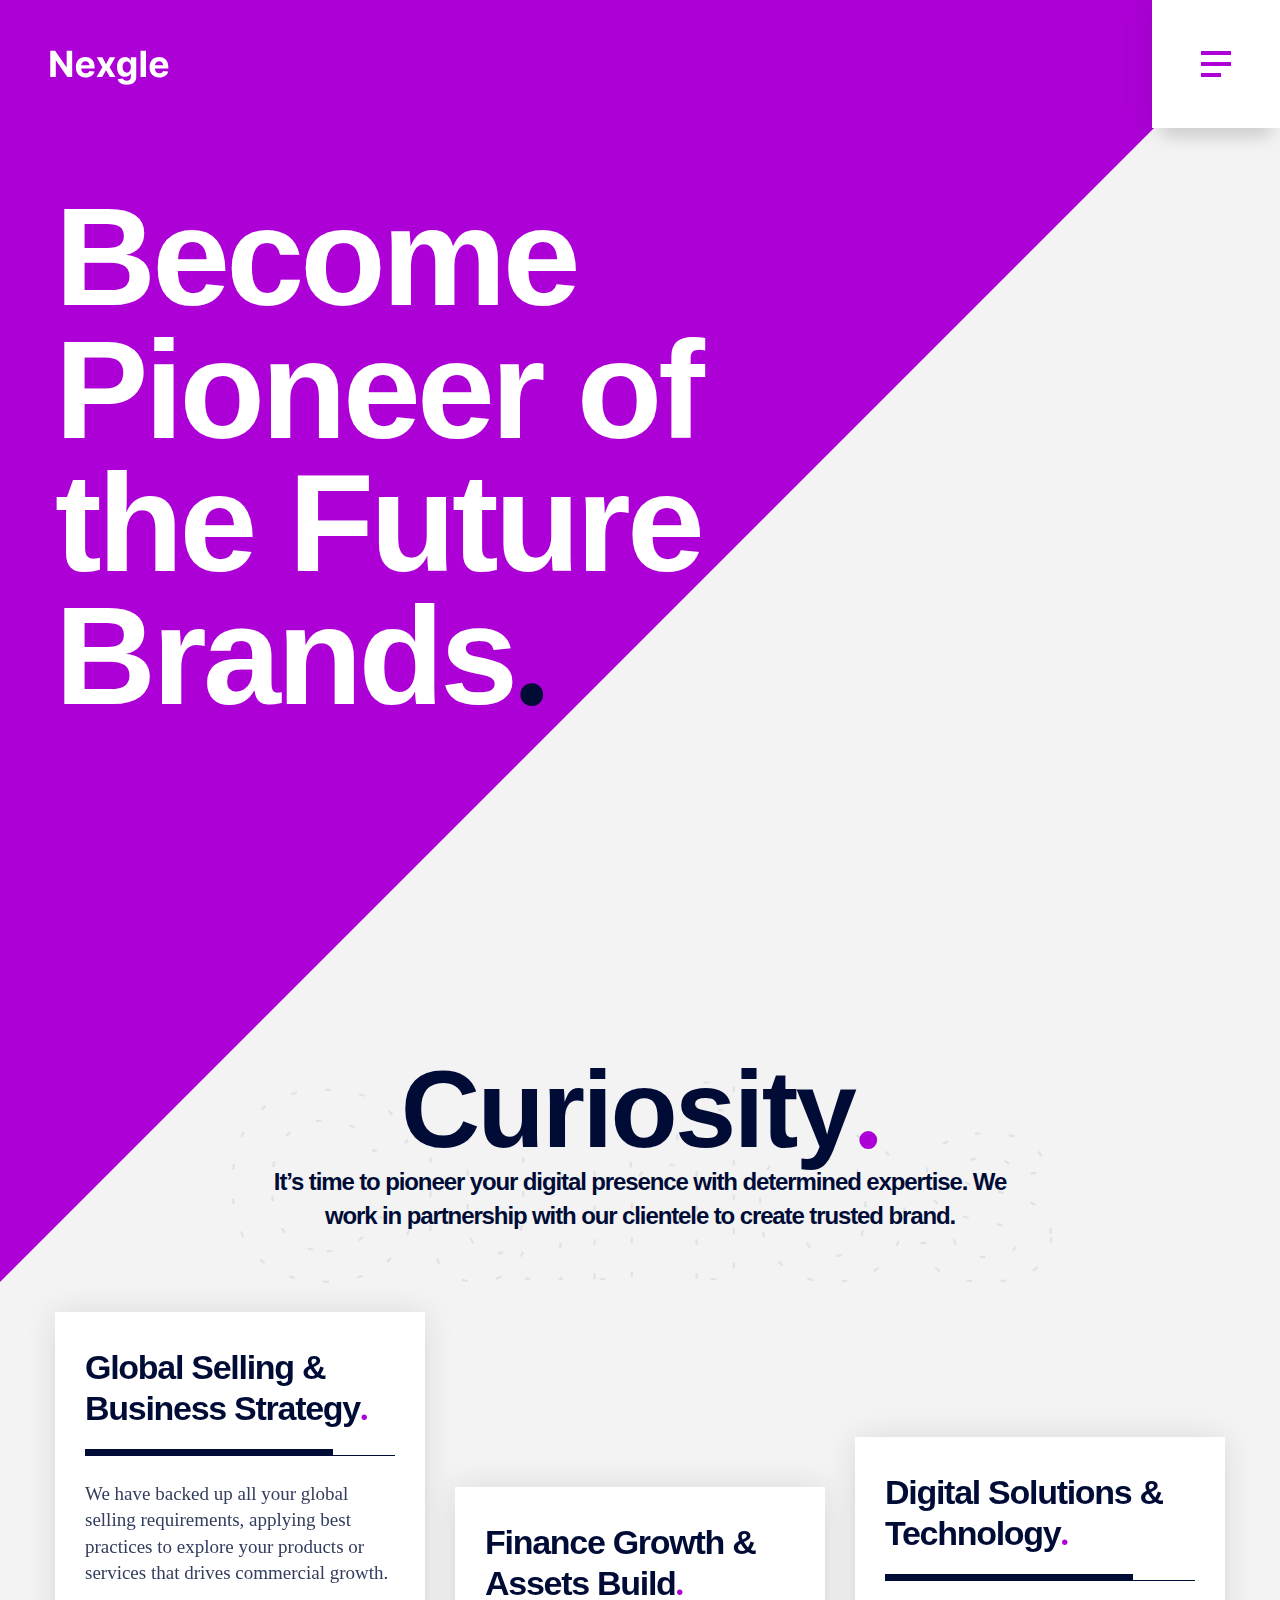
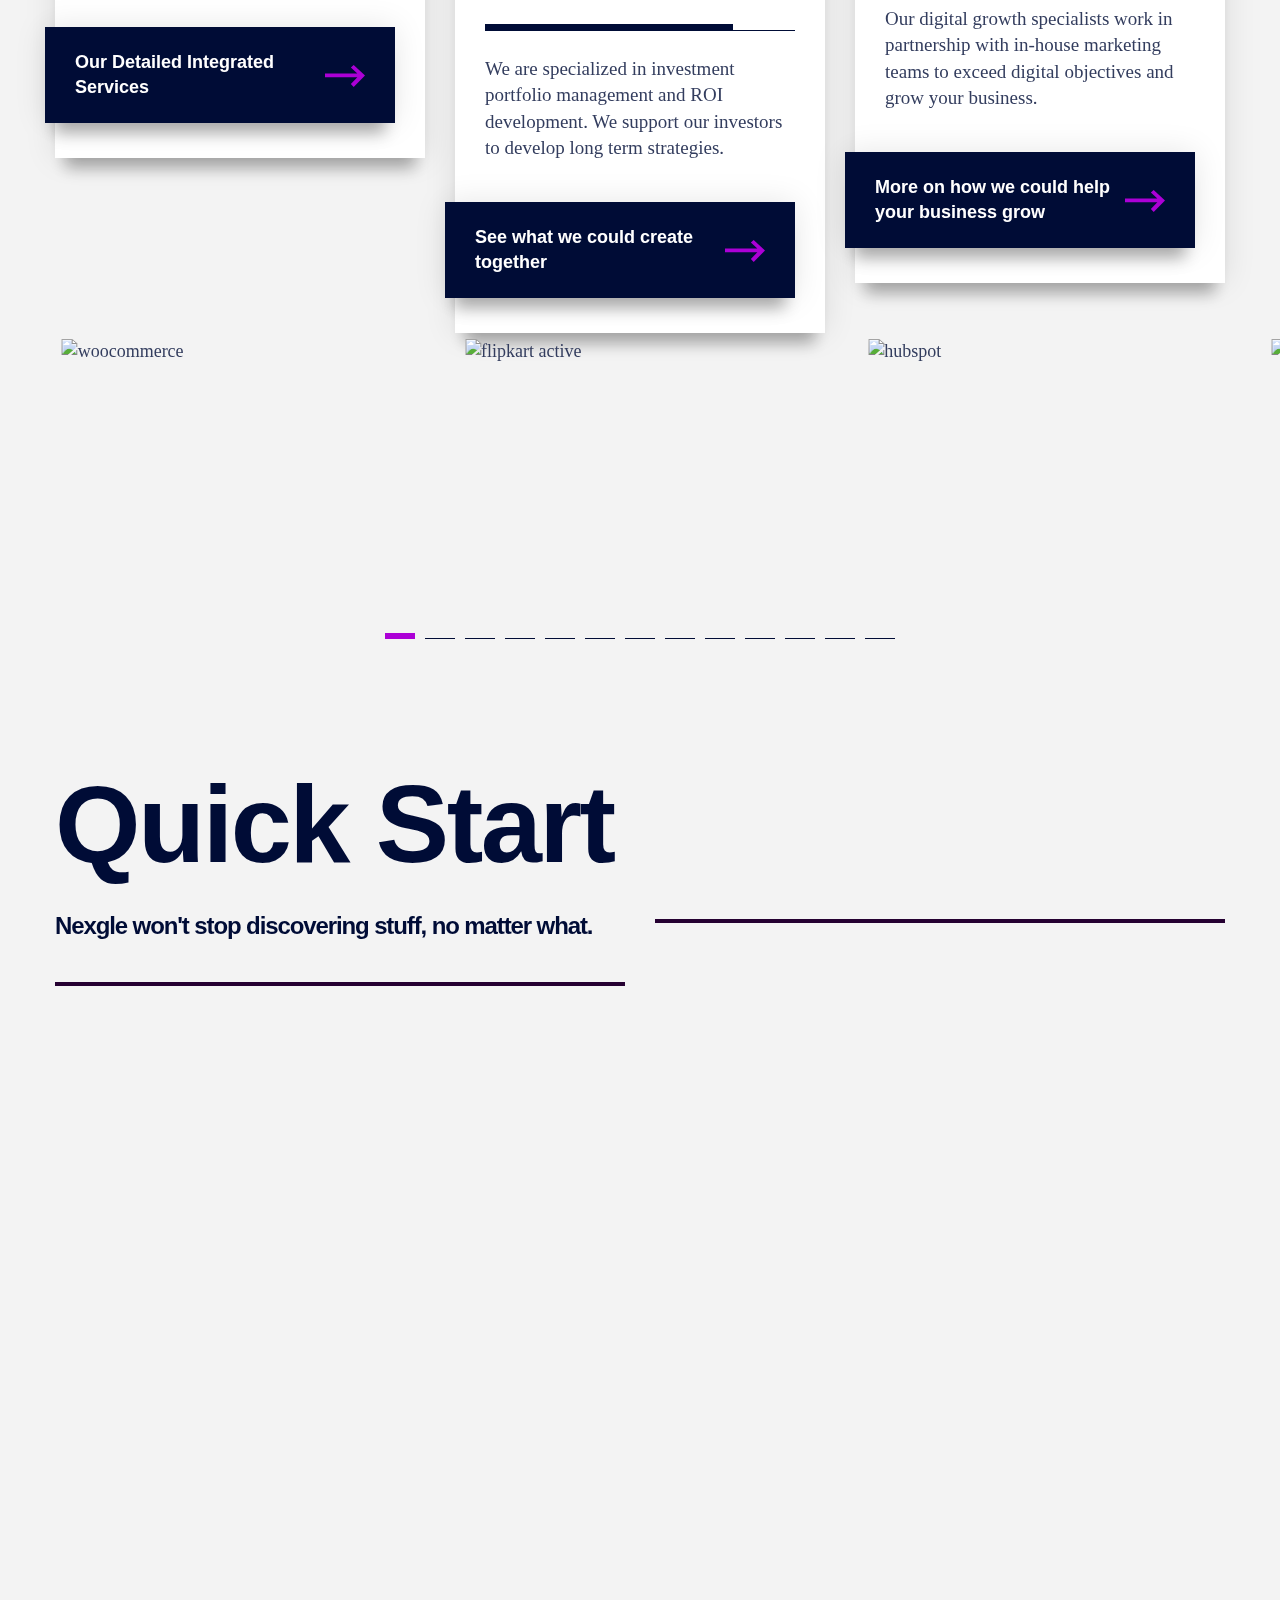
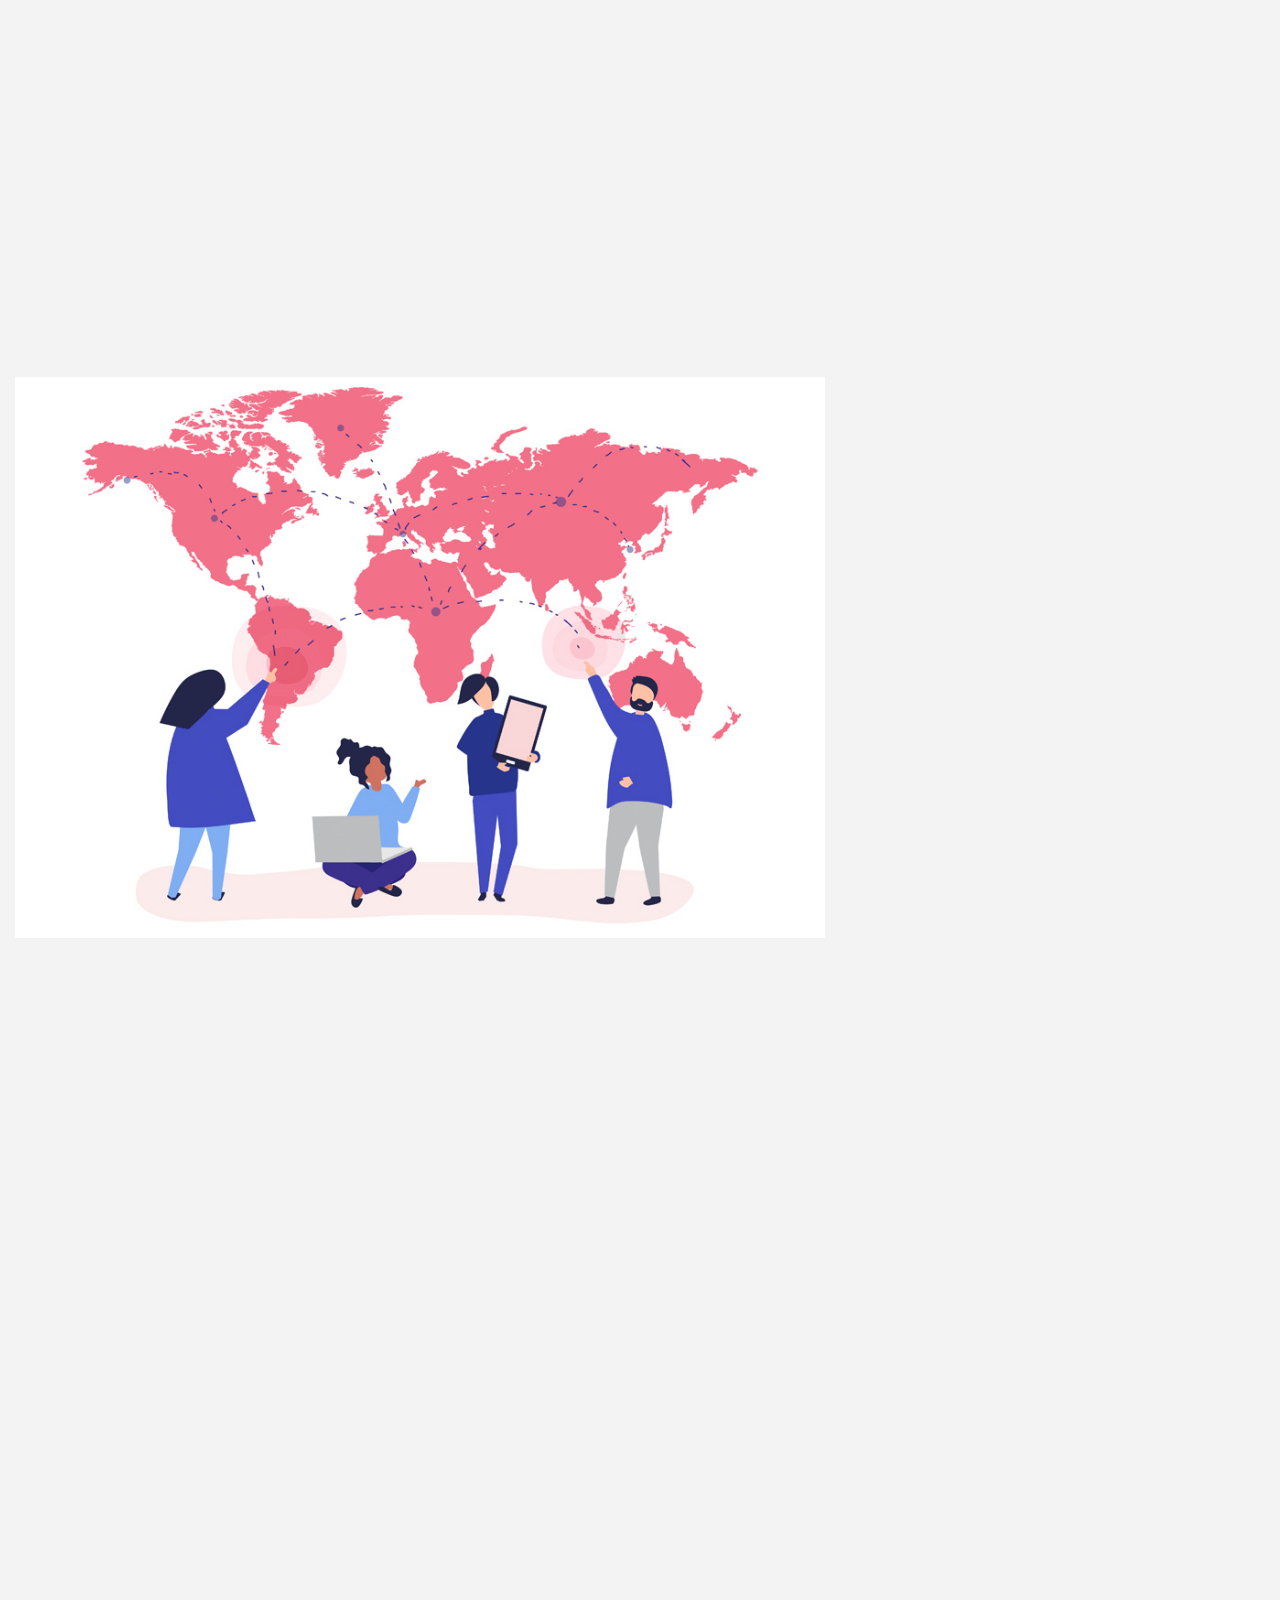
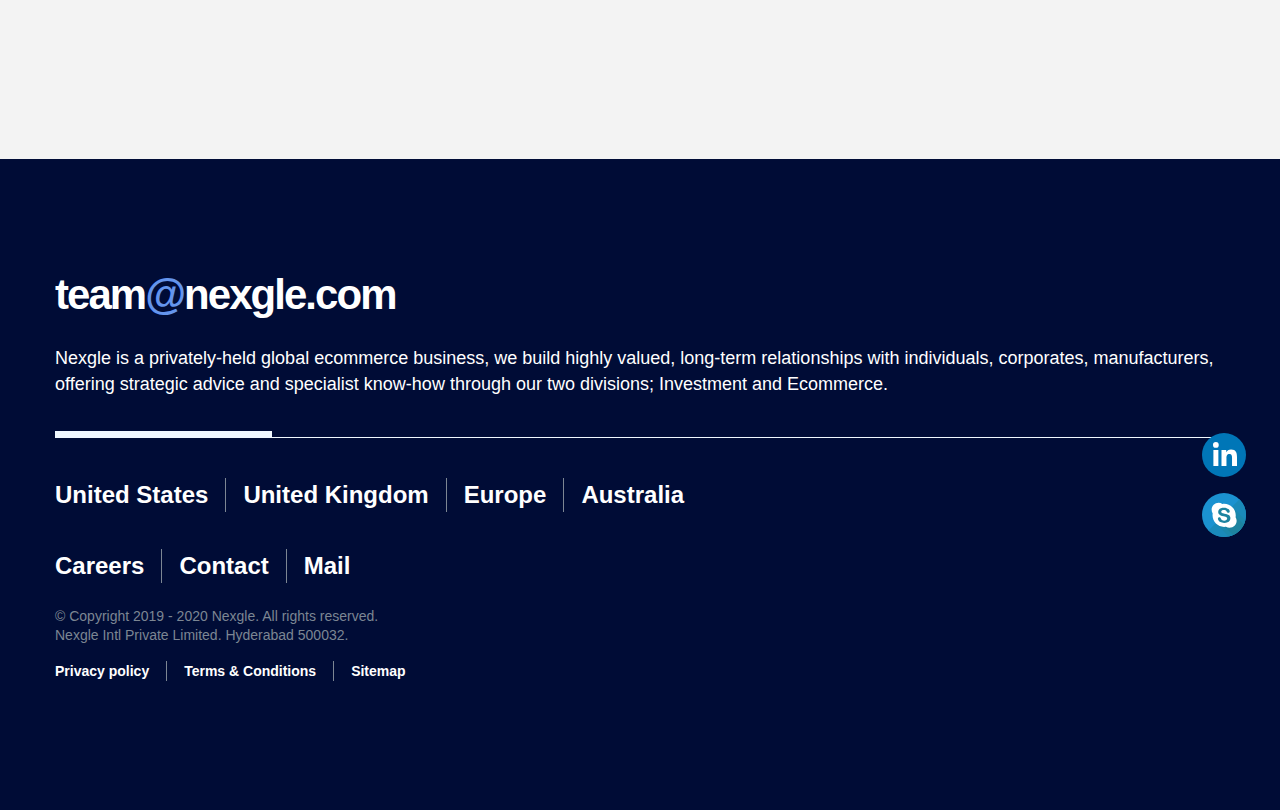
==== index.html @ 9b7482a6 "backup" ====
<!DOCTYPE html>
<html lang="en" class="no-touch" data-scroll="0">
    
<head>
<meta name="viewport" content="width=device-width, initial-scale=1.0">
<title>Home | Nexgle</title>
<meta http-equiv="content-type" content="text/html; charset=UTF-8">
<meta name="description" content="Nexgle is a privately-held global ecommerce business, we build highly valued, long-term relationships with individuals, corporates, manufacturers, offering strategic advice and specialist know-how through our two divisions; Investment and Ecommerce.">
<meta name="generator" content="concrete5 - 8.5.2">
<meta name="theme-color" content="rgb(0, 12, 54)">
<link rel="shortcut icon" href="3115\8582\2375\nexgle_Favicon.png" type="image/x-icon">
<link rel="icon" href="3115\8582\2375\nexgle_Favicon.png" type="image/x-icon">
<link rel="apple-touch-icon" href="3115\8582\2375\nexgle_Favicon.png">
<link rel="canonical" href="index.html">
<script type="text/javascript">
    var CCM_DISPATCHER_FILENAME = "/index.php";
    var CCM_CID = 1;
    var CCM_EDIT_MODE = false;
    var CCM_ARRANGE_MODE = false;
    var CCM_IMAGE_PATH = "/concrete/images";
    var CCM_TOOLS_PATH = "/index.php/tools/required";
    var CCM_APPLICATION_URL = "https://www.nexgle.com";
    var CCM_REL = "";
    var CCM_ACTIVE_LOCALE = "en_GB";
</script>

    <!-- Begin Open Graph Data -->
	<meta property="og:type" content="website">
	<meta property="og:title" content="Become Pioneer of the Future Brands | Nexgle">
	<meta property="og:description" content="Nexgle is a privately-held global ecommerce business, we build highly valued, long-term relationships with individuals, corporates, manufacturers, offering strategic advice and specialist know-how through our two divisions; Investment and Ecommerce.
">
	<meta property="og:url" content="https://www.nexgle.com/">
	<meta property="og:site_name" content="Nexgle">
	<meta property="og:ttl" content="2419200">
	<meta property="og:image" content="https://d2c1uap9jjtsxz.cloudfront.net/1200x630/6515/8532/4510/homepage_banner.jpg">
	<!-- End Open Graph Data -->
    <link href="css.css?family=Roboto+Slab:400,600&amp;display=swap" rel="stylesheet">
    <link rel="stylesheet" href="application\themes\nexgle\app\stylesheets\application.css?v=20200824110140">
</head>

<body data-element="body">
    <!-- Google Tag Manager (noscript) -->
    <noscript>
        <iframe src="ns.html?id=GTM-PFBGLQW" height="0" width="0" style="display:none;visibility:hidden"></iframe>
    </noscript>
    <!-- End Google Tag Manager (noscript) -->
    <div class="page ccm-page page-type-page page-template-home " data-behaviour="page">

<div class="menu" data-element="menu">
    <header class="header">
        <div class="u-fade@scroll+0">
            <a href="../index.html" class="header__logo-link">
                    <title>Nexgle logo</title>
                    <svg class="header__logo-img" width="119" height="35" viewBox="0 0 119 35" fill="none" xmlns="http://www.w3.org/2000/svg">
<path class="header__logo-text" d="M22.1747 0.818181H16.6648V17.2841H16.4347L5.13352 0.818181H0.275568V27H5.81108V10.5213H6.00284L17.3935 27H22.1747V0.818181ZM35.5948 27.3835C40.4528 27.3835 43.7255 25.0185 44.4925 21.375L39.4556 21.0426C38.9059 22.5384 37.4996 23.3182 35.6843 23.3182C32.9613 23.3182 31.2354 21.5156 31.2354 18.5881V18.5753H44.6076V17.0795C44.6076 10.4062 40.5678 7.10795 35.3775 7.10795C29.5991 7.10795 25.8533 11.2116 25.8533 17.2713C25.8533 23.4972 29.5479 27.3835 35.5948 27.3835ZM31.2354 15.2003C31.3505 12.9631 33.0508 11.1733 35.467 11.1733C37.832 11.1733 39.4684 12.8608 39.4812 15.2003H31.2354ZM52.3963 7.36364H46.7713L52.3963 17.1818L46.5668 27H52.1918L56.0014 20.2116L59.875 27H65.4361L59.5938 17.1818L65.2827 7.36364H59.696L56.0014 14.2287L52.3963 7.36364ZM76.6254 34.6449C82.2376 34.6449 86.2262 32.0881 86.2262 27.1918V7.36364H80.8185V10.6619H80.614C79.8853 9.06392 78.2873 7.10795 75.0018 7.10795C70.6935 7.10795 67.0501 10.4574 67.0501 17.1435C67.0501 23.6761 70.5913 26.7188 75.0146 26.7188C78.1467 26.7188 79.8981 25.1463 80.614 23.5227H80.8441V27.1151C80.8441 29.6847 79.1183 30.733 76.7532 30.733C74.3498 30.733 73.1353 29.6847 72.6879 28.6236L67.6509 29.3011C68.3029 32.267 71.3327 34.6449 76.6254 34.6449ZM76.7404 22.6278C74.0685 22.6278 72.6112 20.5057 72.6112 17.1179C72.6112 13.7812 74.043 11.4418 76.7404 11.4418C79.3867 11.4418 80.8697 13.679 80.8697 17.1179C80.8697 20.5824 79.3612 22.6278 76.7404 22.6278ZM96.006 0.818181H90.56V27H96.006V0.818181ZM109.317 27.3835C114.175 27.3835 117.448 25.0185 118.215 21.375L113.178 21.0426C112.629 22.5384 111.222 23.3182 109.407 23.3182C106.684 23.3182 104.958 21.5156 104.958 18.5881V18.5753H118.33V17.0795C118.33 10.4062 114.29 7.10795 109.1 7.10795C103.322 7.10795 99.576 11.2116 99.576 17.2713C99.576 23.4972 103.271 27.3835 109.317 27.3835ZM104.958 15.2003C105.073 12.9631 106.773 11.1733 109.19 11.1733C111.555 11.1733 113.191 12.8608 113.204 15.2003H104.958Z" fill="white"/>
</svg>
            </a>
        </div>
        <button class="burger" data-behaviour="menu-toggle">
            <span class="burger__ham">
                <span class="burger__line"></span>
                <span class="burger__line"></span>
                <span class="burger__line"></span>
            </span>
            <span class="burger__cross">
                <span class="burger__line"></span>
                <span class="burger__line"></span>
            </span>
            <span class="sr-only">open/close nav</span>
        </button>
    </header>
    <div class="menu__background"></div>
    <div class="menu__container">
        
        <nav class="menu__nav">
            <ul class="menu__list">
                                                
                                    <li class="menu__item">
                        <a href="../about" class="menu__link">
                            <span class="menu__hover">About</span>
                            <span class="menu__text" aria-hidden="true">About</span>
                        </a>
                    </li>
                                    <li class="menu__item">
                        <a href="../services/competency" class="menu__link">
                            <span class="menu__hover">Services</span>
                            <span class="menu__text" aria-hidden="true">Services</span>
                        </a>
                    </li>
                                    <li class="menu__item">
                        <a href="../ecommerce" class="menu__link">
                            <span class="menu__hover">Ecommerce</span>
                            <span class="menu__text" aria-hidden="true">Ecommerce</span>
                        </a>
                    </li>
                                    <li class="menu__item">
                        <a href="../upcoming" class="menu__link">
                            <span class="menu__hover">Careers</span>
                            <span class="menu__text" aria-hidden="true">Careers</span>
                        </a>
                    </li>
                                    <li class="menu__item">
                        <a href="../blog" class="menu__link">
                            <span class="menu__hover">Blog</span>
                            <span class="menu__text" aria-hidden="true">Blog</span>
                        </a>
                    </li>
                                    <li class="menu__item">
                        <a href="../contact" class="menu__link">
                            <span class="menu__hover">Contact</span>
                            <span class="menu__text" aria-hidden="true">Contact</span>
                        </a>
                    </li>
                            </ul>
        </nav>
        
<a href="../about" class="header__cta">
    <div class="header__cta-heading heading--4 heading--underline heading--light">
        <p>What's Nexgle?</p>
    </div>
    <div class="header__cta-copy">
        <p>Nexgle is a privately-held global ecommerce business, we build highly valued, long-term relationships with individuals, corporates, manufacturers, offering strategic advice and specialist know-how through our two divisions; Investment and Ecommerce.</p>
    </div>
    <span class="button">About Nexgle</span>
</a>

    </div>
</div>

<main class="main u-bg-concrete">
    

    <div class="banner banner--video banner--brand banner--home banner--use-img-height@min-medium" data-entrance="">
    <div class="banner__under">
        <div class="container container--huge u-ph0@small">
            <figure class="banner__media">
                <svg viewbox="0 0 1500 1200" class="banner__svg" width="1400" height="1160">
                    <defs>
                        <clippath id="banner-clip" class="banner__stripe-container" transform="rotate(45 810 450)">
                            <rect class="banner__rect banner__rect--1" x="480" y="150" width="91" height="557"></rect>
                            <rect class="banner__rect banner__rect--2" x="580" y="185" width="131" height="1176"></rect>
                            <rect class="banner__rect banner__rect--3" x="722" y="50" width="91" height="1176"></rect>
                            <rect class="banner__rect banner__rect--4" x="823" y="-145" width="229" height="1194"></rect>
                            <rect class="banner__rect banner__rect--5" x="1062" y="-10" width="252" height="890"></rect>
                            <rect class="banner__rect banner__rect--6" x="1324" y="100" width="91" height="557"></rect>
                        </clippath>
                    </defs>
                    <foreignobject x="0" y="0" height="100%" width="100%">
                        <video autoplay="" loop="" muted="" class=" banner__video banner__clip" preload="auto" poster="1400x1160\6015\8564\6112\nexgle_homepage.jpg">
                            <source src="../application/themes/nexgle/app/images/content/bgvideo.mp4" type="video/mp4">
                        </video>
                    </foreignobject>
                    <image xlink:href="1400x1160\6015\8564\6112\nexgle_homepage.jpg" height="100%" width="100%" x="0" y="-50" class="banner__img banner__clip"></image>
                    <image xlink:href="1400x1160\6015\8564\6112\nexgle_homepage.jpg" height="100%" width="100%" x="0" y="-50" class="banner__img banner__clip banner__fallback"></image>
                </svg>
            </figure>
        </div>
    </div>
    <div class="banner__over">
        <div class="banner__container container container--large">
            <div class="banner__copy">
                <div class="banner__heading wysiwyg heading--1">
                    <h1><span class="u-color-white">Become Pioneer of the Future </span><span class="u-white-space-nowrap"><span class="u-color-white">Brands<span class="u-ff-serif a-bounce u-color-secondary">.</span></span></span></h1>
                </div>
                <div class="a-slide-left">
                    <a href="../about" class="button button--off-page u-mt ">Get to know us</a>
                </div>
            </div>
        </div>
    </div>
</div>

    
<div class="section" data-entrance="">
    <svg viewbox="0 0 450 50" class="section__bg-svg">
        <text y="50" x="50%" text-anchor="middle" class="section__bg-text a-stroke-dash">Curios</text>
    </svg>
    <div class="container container--small u-align-center@min-small u-pos-rel">
        <div class="heading--2 wysiwyg wysiwyg--heading">
            <h2><span class="u-white-space-nowrap">Curiosity<span class="u-color-brand"><span class="u-ff-serif a-bounce">.</span></span></span></h2>
        </div>
        <div class="heading--6 wysiwyg wysiwyg wysiwyg--block">
            <p>It’s time to pioneer your digital presence with determined expertise. We work in partnership with our clientele to create trusted brand.</p>
        </div>
    </div>
</div>
    <div class="section">
        <div class="container container--large">
            <div class="grid grid--3-col grid--break@large">
                                    <div class="grid__item">
                        <a href="..\ecommerce" class="card parallax__ty" data-behaviour="parallax" data-from="-50px" data-to="30px">
                            <article class="card__body">
                                <div class="card__main" data-entrance="">
                                    <div class="card__heading heading--underline wysiwyg wysiwyg--heading">
                                        <p>Global Selling &amp; Business <span class="u-white-space-nowrap">Strategy<span class="u-color-brand"><span class="u-ff-serif a-bounce">.</span></span></span></p>
                                    </div>
                                    <div class="card__copy">
                                        <p>We have backed up all your global selling requirements, applying best practices to explore your products or services that drives commercial growth.</p>
                                    </div>

                                    <span class="card__button button">Our Detailed Integrated Services</span>
                                </div>
                            </article>
                        </a>
                    </div>
                                    <div class="grid__item">
                        <a href="../upcoming" class="card parallax__ty" data-behaviour="parallax" data-from="125px" data-to="30px">
                            <article class="card__body">
                                <div class="card__main" data-entrance="">
                                    <div class="card__heading heading--underline wysiwyg wysiwyg--heading">
                                        <p>Finance Growth &amp; Assets <span class="u-white-space-nowrap">Build<span class="u-ff-serif a-bounce u-color-brand">.</span></span></p>
                                    </div>
                                    <div class="card__copy">
                                        <p>We are specialized in investment portfolio management and ROI development. We support our investors to develop long term strategies.</p>
                                    </div>

                                    <span class="card__button button">See what we could create together</span>
                                </div>
                            </article>
                        </a>
                    </div>
                                    <div class="grid__item">
                        <a href="../services/competency" class="card parallax__ty" data-behaviour="parallax" data-from="75px" data-to="30px">
                            <article class="card__body">
                                <div class="card__main" data-entrance="">
                                    <div class="card__heading heading--underline wysiwyg wysiwyg--heading">
                                        <p>Digital Solutions & <span class="u-white-space-nowrap">Technology<span class="u-ff-serif a-bounce u-color-brand">.</span></span></p>
                                    </div>
                                    <div class="card__copy">
                                        <p>Our digital growth specialists work in partnership with in-house marketing teams to exceed digital objectives and grow your business.</p>
                                    </div>

                                    <span class="card__button button">More on how we could help your business grow</span>
                                </div>
                            </article>
                        </a>
                    </div>
                            </div>
        </div>
    </div>



    
    <div class="section">
        <div class="container container--wide">
            <div class="glide" data-behaviour="slider">
                <div class="glide__track" data-glide-el="track">
                    <div class="glide__slides">
                                                    <a class="glide__slide">
                                <div class="glide__media">

                                    <picture><img class="glide__img" data-polyfill="object-fit-contain" src="7715\8454\3882\flipkart.png" alt="flipkart"></picture>                                    <picture><img class="glide__img glide__img-active" data-polyfill="object-fit-contain" src="7715\8454\3882\flipkart.png" alt="flipkart active"></picture>                                </div>
                                
                            </a>
                                                    <a class="glide__slide">
                                <div class="glide__media">

                                    <picture><img class="glide__img" data-polyfill="object-fit-contain" src="3515\8454\3880\hubspot.png" alt="hubspot"></picture>                                    <picture><img class="glide__img glide__img-active" data-polyfill="object-fit-contain" src="3515\8454\3880\hubspot.png" alt="hubspot active"></picture>                                </div>
                                
                            </a>
                                                    <a class="glide__slide">
                                <div class="glide__media">

                                    <picture><img class="glide__img" data-polyfill="object-fit-contain" src="7615\8454\3877\magento.png" alt="itv media"></picture>                                    <picture><img class="glide__img glide__img-active" data-polyfill="object-fit-contain" src="7615\8454\3877\magento.png" alt="itv media active"></picture>                                </div>
                               
                            </a>
                                                    <a class="glide__slide">
                                <div class="glide__media">

                                    <picture><img class="glide__img" data-polyfill="object-fit-contain" src="9615\8454\3881\mailchimp.png" alt="mailchimp"></picture>                                    <picture><img class="glide__img glide__img-active" data-polyfill="object-fit-contain" src="9615\8454\3881\mailchimp.png" alt="mailchimp active"></picture>                                </div>
                                
                            </a>
                                                    <a class="glide__slide">
                                <div class="glide__media">

                                    <picture><img class="glide__img" data-polyfill="object-fit-contain" src="4715\8454\3873\nielpatel.png" alt="neil patel"></picture>                                    <picture><img class="glide__img glide__img-active" data-polyfill="object-fit-contain" src="4715\8454\3873\nielpatel.png" alt="neil patel active"></picture>                                </div>
                                
                            </a>
                                                    <a class="glide__slide">
                                <div class="glide__media">

                                    <picture><img class="glide__img" data-polyfill="object-fit-contain" src="2315\8454\3879\amazon.png" alt="amazon"></picture>                                    <picture><img class="glide__img glide__img-active" data-polyfill="object-fit-contain" src="2315\8454\3879\amazon.png" alt="amazon active"></picture>                                </div>
                              
                            </a>
                                                    <a class="glide__slide">
                                <div class="glide__media">

                                    <picture><img class="glide__img" data-polyfill="object-fit-contain" src="9315\8557\1745\myntra.png" alt="myntra"></picture>                                    <picture><img class="glide__img glide__img-active" data-polyfill="object-fit-contain" src="9315\8557\1745\myntra.png" alt="myntra active"></picture>                                </div>
                              
                            </a>
                                                    <a class="glide__slide">
                                <div class="glide__media">

                                    <picture><img class="glide__img" data-polyfill="object-fit-contain" src="9315\8557\1745\ecwid.png" alt="ecwid"></picture>                                    <picture><img class="glide__img glide__img-active" data-polyfill="object-fit-contain" src="9315\8557\1745\ecwid.png" alt="ecwid active"></picture>                                </div>
                                
                            </a>
                            
                            <a class="glide__slide">
                                <div class="glide__media">

                                    <picture><img class="glide__img" data-polyfill="object-fit-contain" src="9315\8557\1745\walmart.png" alt="walmart"></picture>                                    <picture><img class="glide__img glide__img-active" data-polyfill="object-fit-contain" src="9315\8557\1745\walmart.png" alt="walmart active"></picture>                                </div>
                               
                            </a>
                            
                            <a class="glide__slide">
                                <div class="glide__media">

                                    <picture><img class="glide__img" data-polyfill="object-fit-contain" src="9315\8557\1745\etsy.png" alt="etsy"></picture>                                    <picture><img class="glide__img glide__img-active" data-polyfill="object-fit-contain" src="9315\8557\1745\etsy.png" alt="etsy active"></picture>                                </div>
                               
                            </a>
                            
                            <a class="glide__slide">
                                <div class="glide__media">

                                    <picture><img class="glide__img" data-polyfill="object-fit-contain" src="9315\8557\1745\woocommerce.png" alt="woocommerce"></picture>                                    <picture><img class="glide__img glide__img-active" data-polyfill="object-fit-contain" src="9315\8557\1745\woocommerce.png" alt="woocommerce active"></picture>                                </div>
                              
                            </a>
                            
                             <a class="glide__slide">
                                <div class="glide__media">

                                    <picture><img class="glide__img" data-polyfill="object-fit-contain" src="9315\8557\1745\ebay.png" alt="ebay"></picture>                                    <picture><img class="glide__img glide__img-active" data-polyfill="object-fit-contain" src="9315\8557\1745\ebay.png" alt="ebay active"></picture>                                </div>
                             
                            </a>
                            
                             <a class="glide__slide">
                                <div class="glide__media">

                                    <picture><img class="glide__img" data-polyfill="object-fit-contain" src="9315\8557\1745\shopify.png" alt="woocommerce"></picture>                                    <picture><img class="glide__img glide__img-active" data-polyfill="object-fit-contain" src="9315\8557\1745\shopify.png" alt="shopify active"></picture>                                </div>
                              
                            </a>
                                            </div>
                </div>
                <div class="glide__bullets" data-glide-el="controls[nav]">
                                            <button class="glide__bullet" data-glide-dir="=0">
                            <span class="sr-only">go to slide 0</span>
                        </button>
                                            <button class="glide__bullet" data-glide-dir="=1">
                            <span class="sr-only">go to slide 1</span>
                        </button>
                                            <button class="glide__bullet" data-glide-dir="=2">
                            <span class="sr-only">go to slide 2</span>
                        </button>
                                            <button class="glide__bullet" data-glide-dir="=3">
                            <span class="sr-only">go to slide 3</span>
                        </button>
                                            <button class="glide__bullet" data-glide-dir="=4">
                            <span class="sr-only">go to slide 4</span>
                        </button>
                                            <button class="glide__bullet" data-glide-dir="=5">
                            <span class="sr-only">go to slide 5</span>
                        </button>
                                            <button class="glide__bullet" data-glide-dir="=6">
                            <span class="sr-only">go to slide 6</span>
                        </button>
                                            <button class="glide__bullet" data-glide-dir="=7">
                            <span class="sr-only">go to slide 7</span>
                        </button>
                                            <button class="glide__bullet" data-glide-dir="=8">
                            <span class="sr-only">go to slide 8</span>
                        </button>
                                            <button class="glide__bullet" data-glide-dir="=9">
                            <span class="sr-only">go to slide 9</span>
                        </button>
                                            <button class="glide__bullet" data-glide-dir="=10">
                            <span class="sr-only">go to slide 10</span>
                        </button>
                                            <button class="glide__bullet" data-glide-dir="=11">
                            <span class="sr-only">go to slide 11</span>
                        </button>
                                            <button class="glide__bullet" data-glide-dir="=12">
                            <span class="sr-only">go to slide 12</span>
                        </button>
                                    </div>
            </div>
        </div>
    </div>



    
<div class="section ">

    <div class="container container--large">
        <div class="grid grid--2-col grid--break@medium">
            <div class="grid__item">
                <div class="heading--2  wysiwyg wysiwyg--heading u-mb ">
                    <h2>Quick Start</h2>
                </div>
                <div class="heading--6 u-mb-40  wysiwyg wysiwyg--block  ">
                    <p>Nexgle won't stop discovering stuff, no matter what.</p>
                </div>
                <a href="../services/competency" class="card card--with-media">
                    <article class="card__body">
                        <figure class="card__media" data-entrance="">
                            <picture><source srcset="data:image/svg+xml,%3Csvg%20width%3D%27570%27%20height%3D%27570%27%20viewBox%3D%270%200%20570%20570%27%20xmlns%3D%27http%3A%2F%2Fwww.w3.org%2F2000%2Fsvg%27%3E%3Crect%20x%3D%270%27%20y%3D%270%27%20width%3D%27570%27%20height%3D%27570%27%20rx%3D%275%27%20ry%3D%275%27%20fill%3D%27transparent%27%20%2F%3E%3C%2Fsvg%3E" data-src="../application/themes/nexgle/app/images/content/uxui.jpg 1x, ../application/themes/nexgle/app/images/content/uxui.jpg 2x" type="image/jpg"><source srcset="data:image/svg+xml,%3Csvg%20width%3D%27570%27%20height%3D%27570%27%20viewBox%3D%270%200%20570%20570%27%20xmlns%3D%27http%3A%2F%2Fwww.w3.org%2F2000%2Fsvg%27%3E%3Crect%20x%3D%270%27%20y%3D%270%27%20width%3D%27570%27%20height%3D%27570%27%20rx%3D%275%27%20ry%3D%275%27%20fill%3D%27transparent%27%20%2F%3E%3C%2Fsvg%3E" data-src="../application/themes/nexgle/app/images/content/uxui.jpg 1x, ../application/themes/nexgle/app/images/content/uxui.jpg 2x" type="image/jpg"><img class="card__img" data-lazyload="image" loading="lazy" width="570" height="570" src="data:image/svg+xml,%3Csvg%20width%3D%27570%27%20height%3D%27570%27%20viewBox%3D%270%200%20570%20570%27%20xmlns%3D%27http%3A%2F%2Fwww.w3.org%2F2000%2Fsvg%27%3E%3Crect%20x%3D%270%27%20y%3D%270%27%20width%3D%27570%27%20height%3D%27570%27%20rx%3D%275%27%20ry%3D%275%27%20fill%3D%27transparent%27%20%2F%3E%3C%2Fsvg%3E" data-src="../application/themes/nexgle/app/images/content/uxui.jpg" alt="ux and ui 1140x1140"></picture>                        </figure>
                        <div class="card__main" data-entrance="">
                            <ul class="tags">
                                                                    <li class="tags__item">
                                        <span class="tag ">Services</span>
                                    </li>
                                                                    <li class="tags__item">
                                        <span class="tag ">Competency</span>
                                    </li>
                                                                    <li class="tags__item">
                                        <span class="tag ">Design & Proposition</span>
                                    </li>
                                                                    <li class="tags__item">
                                        <span class="tag ">UX & UI Design</span>
                                    </li>
                                                            </ul>
                            <div class="card__heading heading--underline wysiwyg wysiwyg--heading">
                                <h3>UX <span class="u-white-space-nowrap">& UI<span class="u-ff-serif a-bounce u-color-brand">.</span></span></h3>
                            </div>
                            <div class="card__sub-heading"><p>Designing the perfect experience required strong competence.</p>
</div>
                            <div class="card__copy"><p>One who constantly ask “What if?” and “Why not?” Makes Strong Base. Our significant expertise delivering leverage in the thinking and capabilities.</p>
</div>
                        </div>
                    </article>
                </a>
            </div>
            <div class="grid__item">
                <a href="../services/competency" class="card card--top-150 card--with-media">
                    <article class="card__body">
                        <figure class="card__media" data-entrance="">
                            <picture><source srcset="data:image/svg+xml,%3Csvg%20width%3D%27570%27%20height%3D%27642%27%20viewBox%3D%270%200%20570%20642%27%20xmlns%3D%27http%3A%2F%2Fwww.w3.org%2F2000%2Fsvg%27%3E%3Crect%20x%3D%270%27%20y%3D%270%27%20width%3D%27570%27%20height%3D%27642%27%20rx%3D%275%27%20ry%3D%275%27%20fill%3D%27transparent%27%20%2F%3E%3C%2Fsvg%3E" data-src="../application/themes/nexgle/app/images/content/xpert.jpg 1x, ../application/themes/nexgle/app/images/content/xpert.jpg 2x" type="image/png"><source srcset="data:image/svg+xml,%3Csvg%20width%3D%27570%27%20height%3D%27642%27%20viewBox%3D%270%200%20570%20642%27%20xmlns%3D%27http%3A%2F%2Fwww.w3.org%2F2000%2Fsvg%27%3E%3Crect%20x%3D%270%27%20y%3D%270%27%20width%3D%27570%27%20height%3D%27642%27%20rx%3D%275%27%20ry%3D%275%27%20fill%3D%27transparent%27%20%2F%3E%3C%2Fsvg%3E" data-src="../application/themes/nexgle/app/images/content/xpert.jpg 1x, ../application/themes/nexgle/app/images/content/xpert.jpg 2x" type="image/png"><img class="card__img" data-lazyload="image" loading="lazy" width="570" height="642" src="data:image/svg+xml,%3Csvg%20width%3D%27570%27%20height%3D%27642%27%20viewBox%3D%270%200%20570%20642%27%20xmlns%3D%27http%3A%2F%2Fwww.w3.org%2F2000%2Fsvg%27%3E%3Crect%20x%3D%270%27%20y%3D%270%27%20width%3D%27570%27%20height%3D%27642%27%20rx%3D%275%27%20ry%3D%275%27%20fill%3D%27transparent%27%20%2F%3E%3C%2Fsvg%3E" data-src="../application/themes/nexgle/app/images/content/xpert.jpg" alt="1140x1140"></picture>                        </figure>
                        <div class="card__main" data-entrance="">
                            <ul class="tags">
                                                                    <li class="tags__item">
                                        <span class="tag ">Services</span>
                                    </li>
                                                                    <li class="tags__item">
                                        <span class="tag ">Competency</span>
                                    </li>
                                             <li class="tags__item">
                                        <span class="tag ">Pay-Per-Contract</span>
                                    </li>    </ul>
                            <div class="card__heading heading--underline wysiwyg wysiwyg--heading">
                                <h3>Quick-Hire-<span class="u-white-space-nowrap">Xpert<span class="u-ff-serif a-bounce"><span class="u-color-brand">.</span></span></span></h3>
                            </div>
                            <div class="card__sub-heading"><p>Small Drive with Pay-Per-Contract.</p>
</div>
                            <div class="card__copy"><p>Simple solution for startup businesses for enabling growth and experience with our Nexgle. Get 100% help in your small contract based work which can be Hourly basis or day-to-day basis.&nbsp;</p>
</div>
                        </div>
                    </article>
                </a>
            </div>
        </div>
    </div>
</div>

<div class="section" data-entrance="">
    <div class="container container--large">
        <div class="flex flex--2-col flex--break@medium  flex--row-reverse">
            <div class="flex__item flex__item--30   a-slide-right">
                <div class="heading--3 heading--underline wysiwyg wysiwyg--heading">
                    <p>Our approach to partnerships</p>
                </div>
                <div class="wysiwyg wysiwyg--block">
                    <p>We lead unique brands to global market by applying international selling practices. this is true that USP is the key to stand out in the competition. E-commerce has forever changed the way consumers shop.</p> 
                    <p>We deliver product sales channels to the unique brands. limited sales channels are equal to limited growth, expanding with Nexgle allows you to reach maximum right targeted audience for your brand.</p>
                </div>
            </div>
            <div class="flex__item flex__item--70">
                <div class="media media--pull-left">
                    <figure class="media__body">
                        <picture><source srcset="data:image/svg+xml,%3Csvg%20width%3D%27885%27%20height%3D%27613%27%20viewBox%3D%270%200%20885%20613%27%20xmlns%3D%27http%3A%2F%2Fwww.w3.org%2F2000%2Fsvg%27%3E%3Crect%20x%3D%270%27%20y%3D%270%27%20width%3D%27885%27%20height%3D%27613%27%20rx%3D%275%27%20ry%3D%275%27%20fill%3D%27transparent%27%20%2F%3E%3C%2Fsvg%3E" data-src="../application/themes/nexgle/app/images/content/our_approach.png 1x, ../application/themes/nexgle/app/images/content/our_approach.png" type="image/png"><source srcset="data:image/svg+xml,%3Csvg%20width%3D%27885%27%20height%3D%27613%27%20viewBox%3D%270%200%20885%20613%27%20xmlns%3D%27http%3A%2F%2Fwww.w3.org%2F2000%2Fsvg%27%3E%3Crect%20x%3D%270%27%20y%3D%270%27%20width%3D%27885%27%20height%3D%27613%27%20rx%3D%275%27%20ry%3D%275%27%20fill%3D%27transparent%27%20%2F%3E%3C%2Fsvg%3E" data-src="../application/themes/nexgle/app/images/content/our_approach.png 1x, ../application/themes/nexgle/app/images/content/our_approach.png 2x" type="image/png"><img class="media__img" data-lazyload="image" loading="lazy" width="885" height="613" src="data:image/svg+xml,%3Csvg%20width%3D%27885%27%20height%3D%27613%27%20viewBox%3D%270%200%20885%20613%27%20xmlns%3D%27http%3A%2F%2Fwww.w3.org%2F2000%2Fsvg%27%3E%3Crect%20x%3D%270%27%20y%3D%270%27%20width%3D%27885%27%20height%3D%27613%27%20rx%3D%275%27%20ry%3D%275%27%20fill%3D%27transparent%27%20%2F%3E%3C%2Fsvg%3E" data-src="../application/themes/nexgle/app/images/content/our_approach.png" alt="nexgle 5ds"></picture>                        <figcaption class="media__copy"></figcaption>
                    </figure>
                </div>
            </div>
        </div>
    </div>
</div>



    <div class="section" data-entrance="">
    <div class="container container--large">
        <div class="flex flex--2-col flex--break@medium ">
            <div class="flex__item flex__item--30  a-slide-left">
                <div class="heading--3 heading--underline wysiwyg wysiwyg--heading">
                    <p>Creating Positive Growth Cycle.</p>
                </div>
                <div class="wysiwyg wysiwyg--block">
                    <p>We are industry professionals from different domains working on one super platform "Nexgle" specialised in Ecommerce, Development Technologies and Finance Growth portfolio.</p>

<p>Empowering Future Leaders to Change the World.</p>
                </div>
            </div>
            <div class="flex__item flex__item--70">
                <div class="media media--pull-right">
                    <figure class="media__body">
                        <picture><source srcset="data:image/svg+xml,%3Csvg%20width%3D%27885%27%20height%3D%27613%27%20viewBox%3D%270%200%20885%20613%27%20xmlns%3D%27http%3A%2F%2Fwww.w3.org%2F2000%2Fsvg%27%3E%3Crect%20x%3D%270%27%20y%3D%270%27%20width%3D%27885%27%20height%3D%27613%27%20rx%3D%275%27%20ry%3D%275%27%20fill%3D%27transparent%27%20%2F%3E%3C%2Fsvg%3E" data-src="../application/themes/nexgle/app/images/content/create_long_term.jpg 1x, ../application/themes/nexgle/app/images/content/create_long_term.jpg 2x" type="image/jpg"><source srcset="data:image/svg+xml,%3Csvg%20width%3D%27885%27%20height%3D%27613%27%20viewBox%3D%270%200%20885%20613%27%20xmlns%3D%27http%3A%2F%2Fwww.w3.org%2F2000%2Fsvg%27%3E%3Crect%20x%3D%270%27%20y%3D%270%27%20width%3D%27885%27%20height%3D%27613%27%20rx%3D%275%27%20ry%3D%275%27%20fill%3D%27transparent%27%20%2F%3E%3C%2Fsvg%3E" data-src="../application/themes/nexgle/app/images/content/create_long_term.jpg 1x, ../application/themes/nexgle/app/images/content/create_long_term.jpg 2x" type="image/jpg"><img class="media__img" data-lazyload="image" loading="lazy" width="885" height="613" src="data:image/svg+xml,%3Csvg%20width%3D%27885%27%20height%3D%27613%27%20viewBox%3D%270%200%20885%20613%27%20xmlns%3D%27http%3A%2F%2Fwww.w3.org%2F2000%2Fsvg%27%3E%3Crect%20x%3D%270%27%20y%3D%270%27%20width%3D%27885%27%20height%3D%27613%27%20rx%3D%275%27%20ry%3D%275%27%20fill%3D%27transparent%27%20%2F%3E%3C%2Fsvg%3E" data-src="../application/themes/nexgle/app/images/content/create_long_term.jpg" alt="IMG 1706"></picture>                        <figcaption class="media__copy"></figcaption>
                    </figure>
                </div>
            </div>
        </div>
    </div>
</div>

</main>

<footer class="footer">
    <div class="container container--large">
            <a href="mailto:team@nexgle.com" class="footer__number" >team<span style="color: cornflowerblue;">@</span>nexgle.com</a> <br><br>
        <p>Nexgle is a privately-held global ecommerce business, we build highly valued, long-term relationships with individuals, corporates, manufacturers, offering strategic advice and specialist know-how through our two divisions; Investment and Ecommerce.</p>
        <hr class="hr" style="background: aliceblue;">
        
<ul class="footer__list">
        <li class="footer__list-item">
            <a href="" class="footer__list-link">United States</a>
            </li>
        <li class="footer__list-item">
            <a href="" class="footer__list-link">United Kingdom</a>
            </li>
        <li class="footer__list-item">
            
        <a href="" target="_blank" rel="noopener" class="footer__list-link">Europe</a>
            </li>
        <li class="footer__list-item">
            <a href="" class="footer__list-link">Australia</a>
            </li>
</ul>        
        
<div style="display: flex;">
        </div>
        <nav class="footer__nav">
            
    
<ul class="footer__list">
            <li class="footer__list-item">
            <a href="../upcoming" class="footer__list-link">Careers</a>
        </li>
            <li class="footer__list-item">
            <a href="..\contact.html" class="footer__list-link">Contact</a>
        </li>
        <li class="footer__list-item">
            
        <a href="mailto:team@nexgle.com" target="_blank" rel="noopener" class="footer__list-link">Mail</a>
    </li>
</ul>

        </nav>
        
        <ul class="social">
            <li class="social__item">
                <a href="https://www.linkedin.com/company/nexgle" class="social__link" rel="noopener noreferrer" target="_blank">
                    <img src="..\application\themes\nexgle\app\images\interface\social-linkedin.svg" alt="Nexgle LinkedIn" class="social__icon">
                </a>
            </li>
            <li class="social__item">
                <a href="skype:live:nexgle" class="social__link" rel="noopener noreferrer" target="_blank">
                    <img src="..\application\themes\nexgle\app\images\interface\social-twitter.svg" alt="Skype" class="social__icon">
                </a>
            </li>
        </ul>
        
        <p class="footer__copyright">&copy; Copyright 2019 - 2020 Nexgle. All rights reserved.</p>
        <p class="footer__copyright">Nexgle Intl Private Limited. Hyderabad 500032.</p>
        <nav class="footer__nav footer__nav--small">
            <ul class="footer__list u-mt-half">
                <li class="footer__list-item">
                    <a href="../upcoming" class="footer__list-link">Privacy policy</a>
                </li>
                <li class="footer__list-item">
                    <a href="../upcoming" class="footer__list-link">Terms & Conditions</a>
                </li>
                <li class="footer__list-item">
                    <a href="../upcoming" class="footer__list-link">Sitemap</a>
                </li>
            </ul>
        </nav>
    </div>
</footer>
<span id="siteseal"><script async type="text/javascript" src="https://seal.godaddy.com/getSeal?sealID=Lf8FY94CDiK2zHOJMcc7detccxBc2lWSPxcDmWvBAQES3JzHvimK7g0ij1iS"></script></span>
</div>

<script src="..\v3\polyfill.min.js"></script>
<script src="..\application\themes\nexgle\app\javascript\application.js?v=20200824110140"></script>
<!-- Start of Async Drift Code -->
<script>
"use strict";

!function() {
  var t = window.driftt = window.drift = window.driftt || [];
  if (!t.init) {
    if (t.invoked) return void (window.console && console.error && console.error("Drift snippet included twice."));
    t.invoked = !0, t.methods = [ "identify", "config", "track", "reset", "debug", "show", "ping", "page", "hide", "off", "on" ], 
    t.factory = function(e) {
      return function() {
        var n = Array.prototype.slice.call(arguments);
        return n.unshift(e), t.push(n), t;
      };
    }, t.methods.forEach(function(e) {
      t[e] = t.factory(e);
    }), t.load = function(t) {
      var e = 3e5, n = Math.ceil(new Date() / e) * e, o = document.createElement("script");
      o.type = "text/javascript", o.async = !0, o.crossorigin = "anonymous", o.src = "https://js.driftt.com/include/" + n + "/" + t + ".js";
      var i = document.getElementsByTagName("script")[0];
      i.parentNode.insertBefore(o, i);
    };
  }
}();
drift.SNIPPET_VERSION = '0.3.1';
drift.load('ket8drycn8cn');
</script>

<!-- End of Async Drift Code -->
</body>

</html>
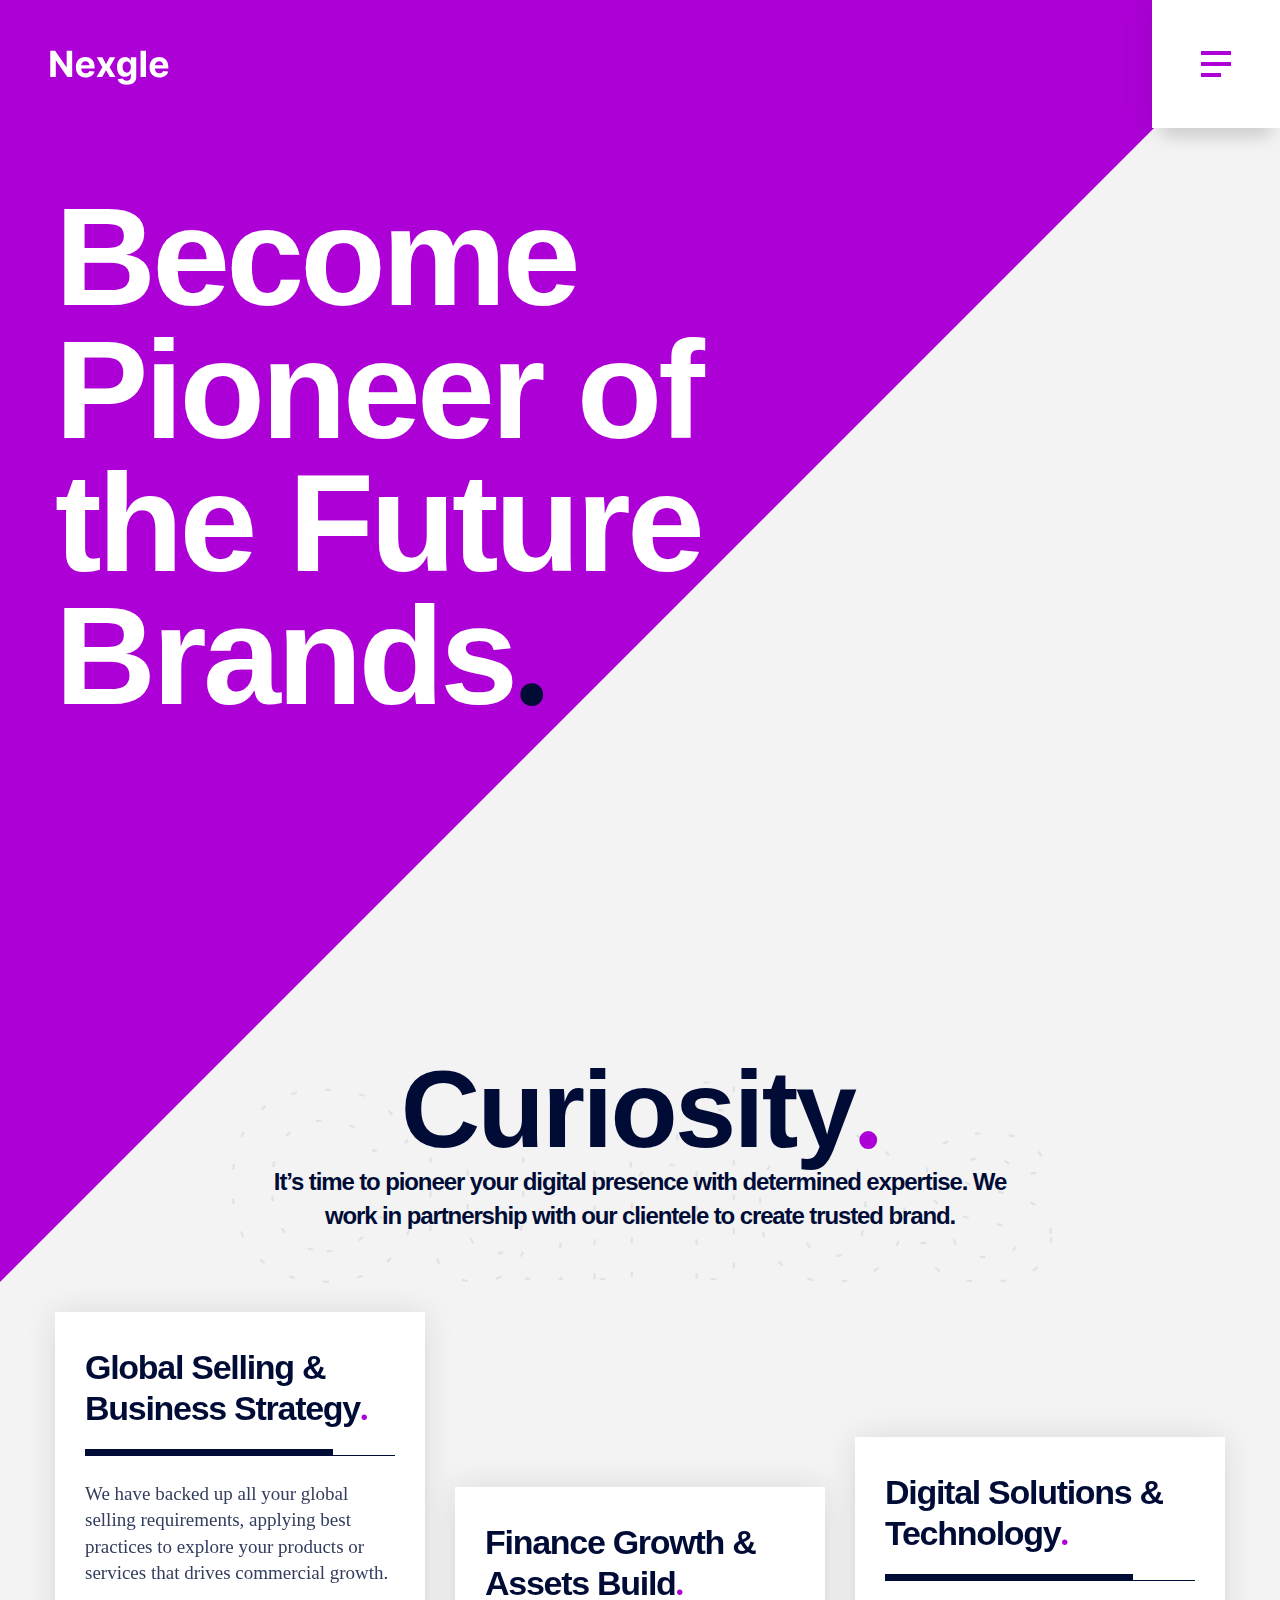
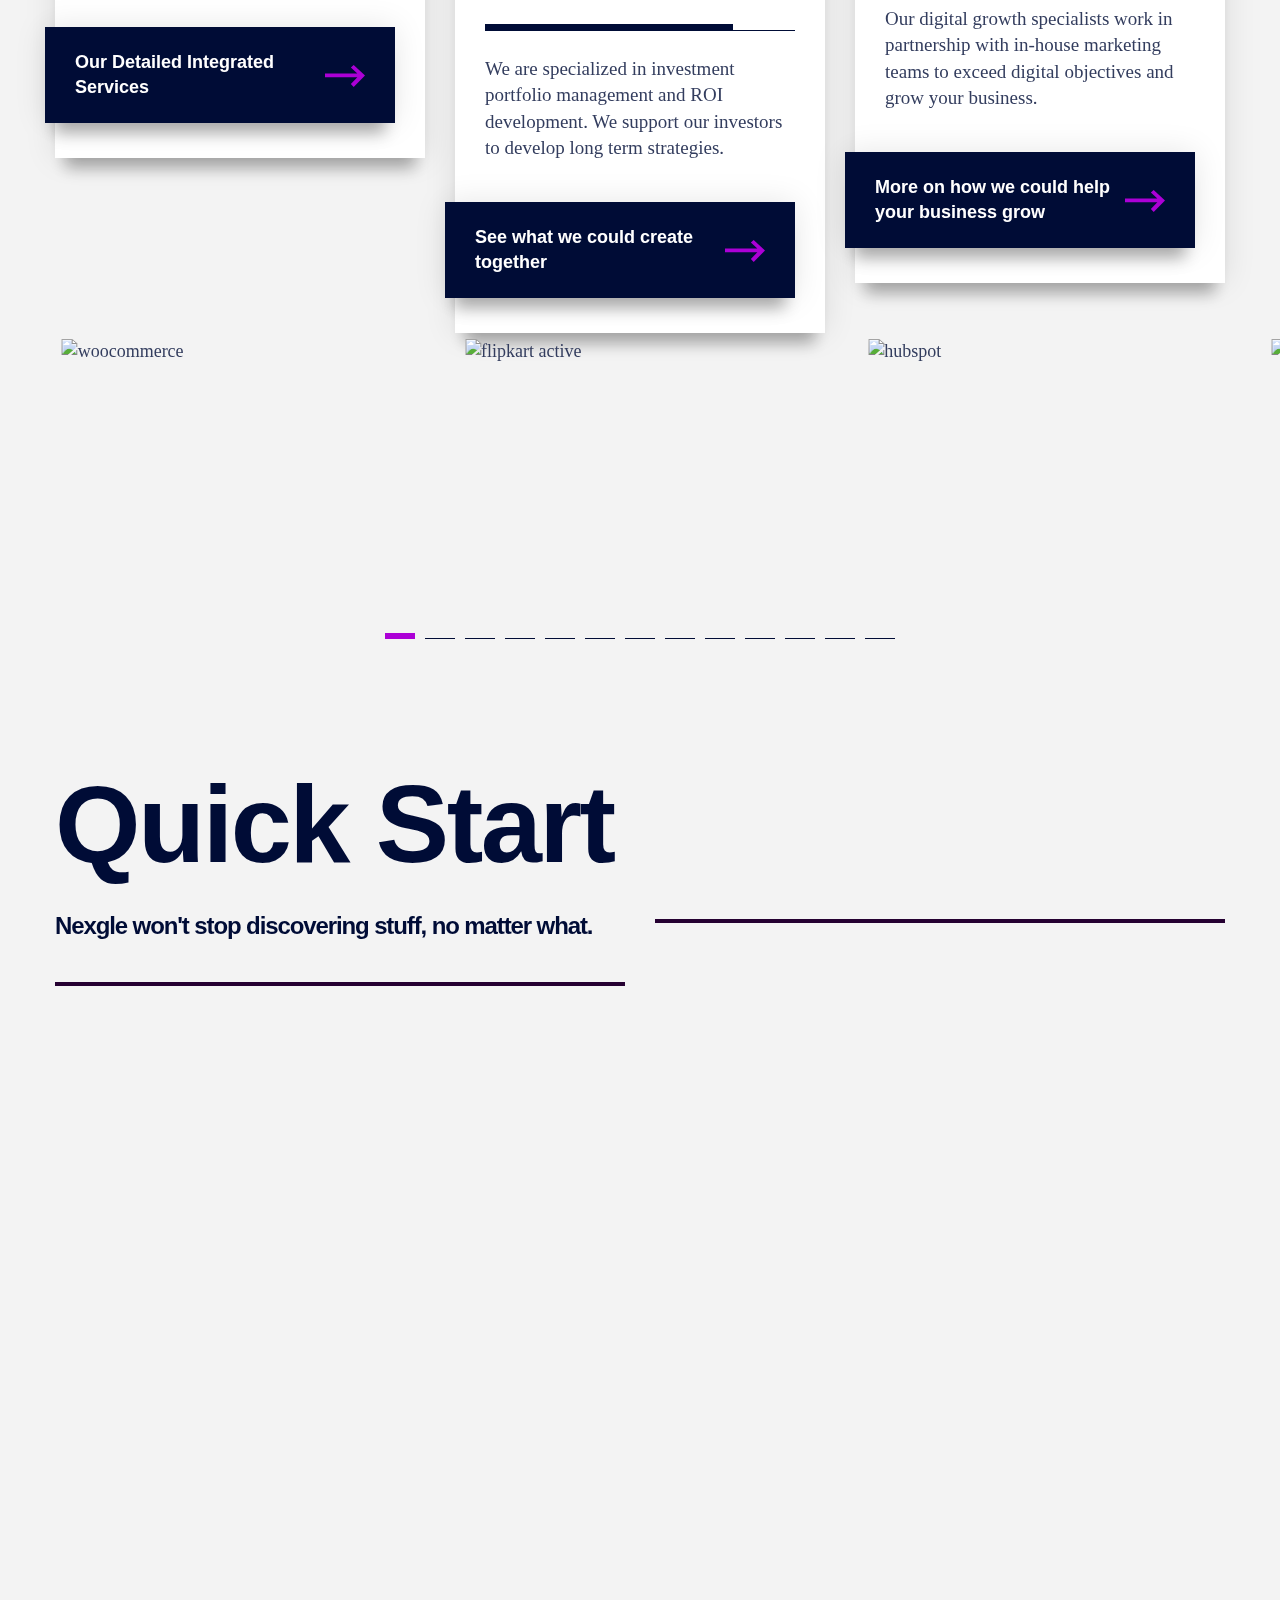
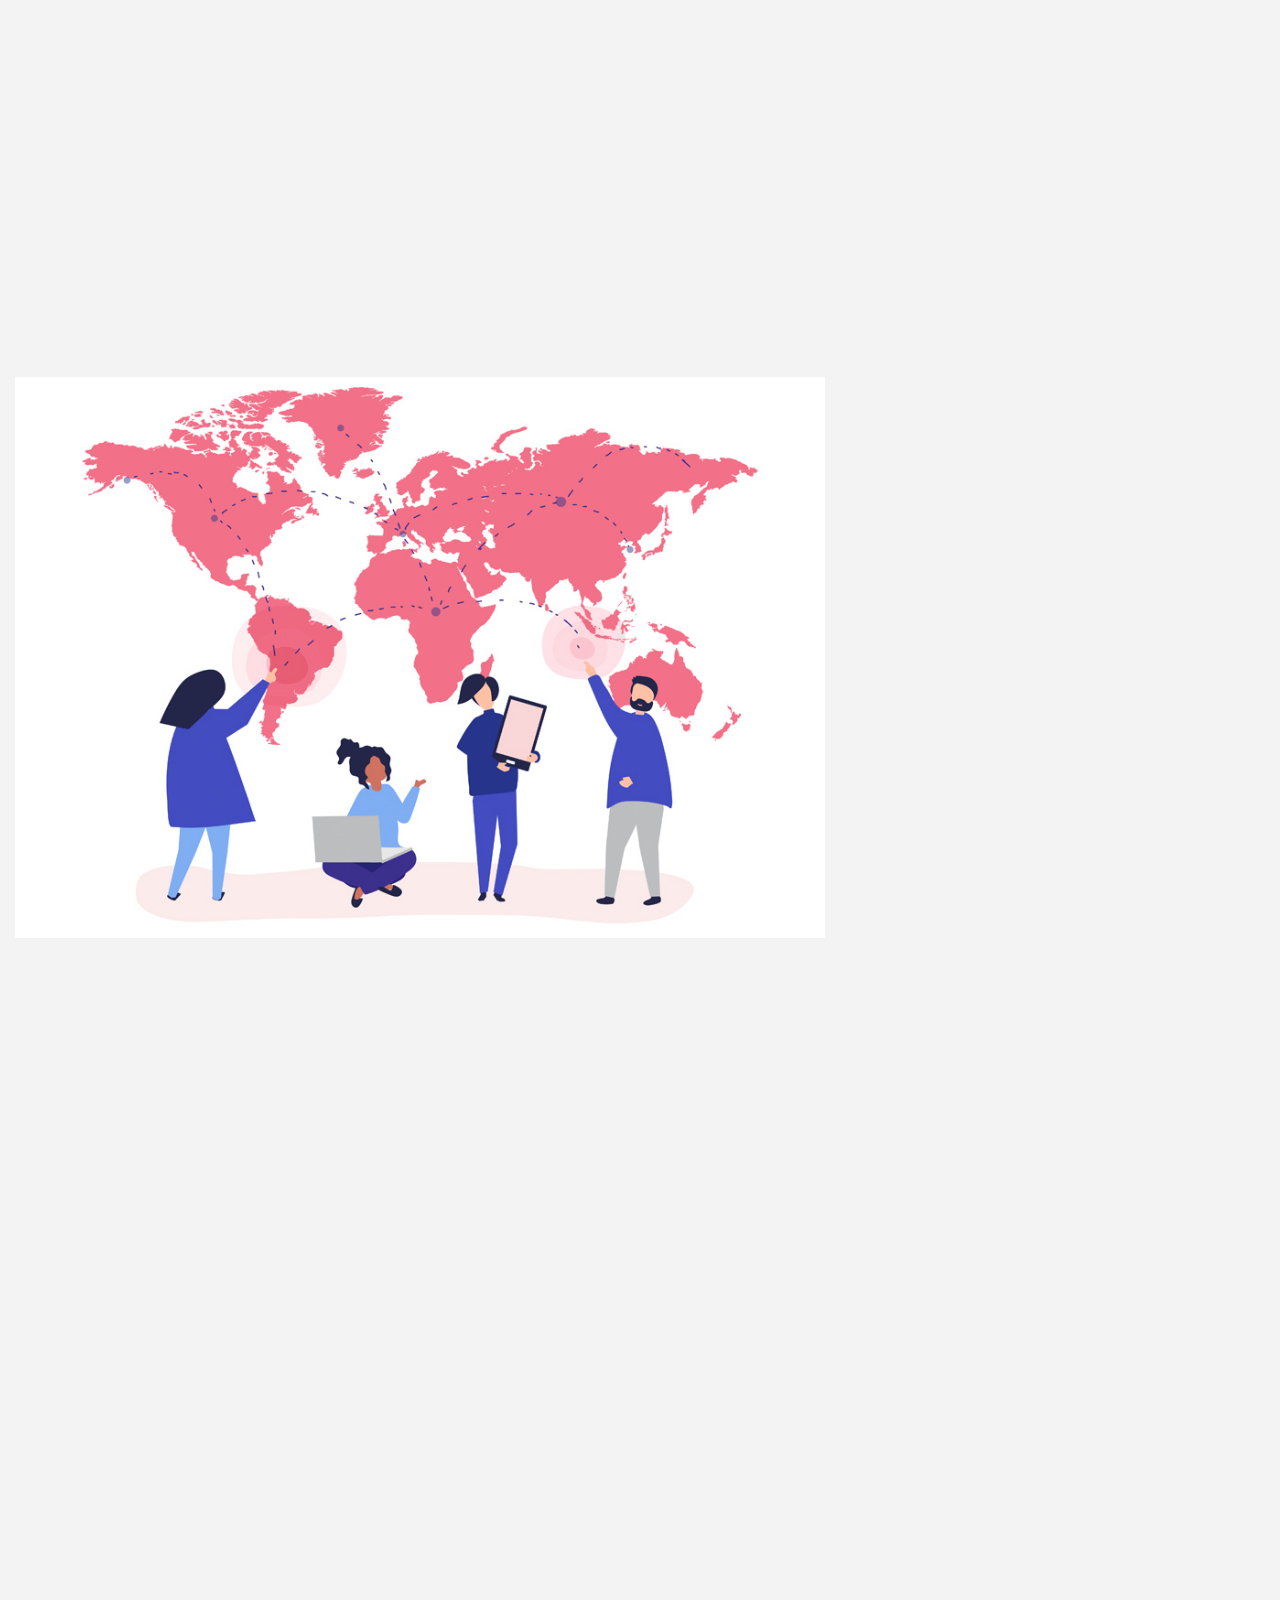
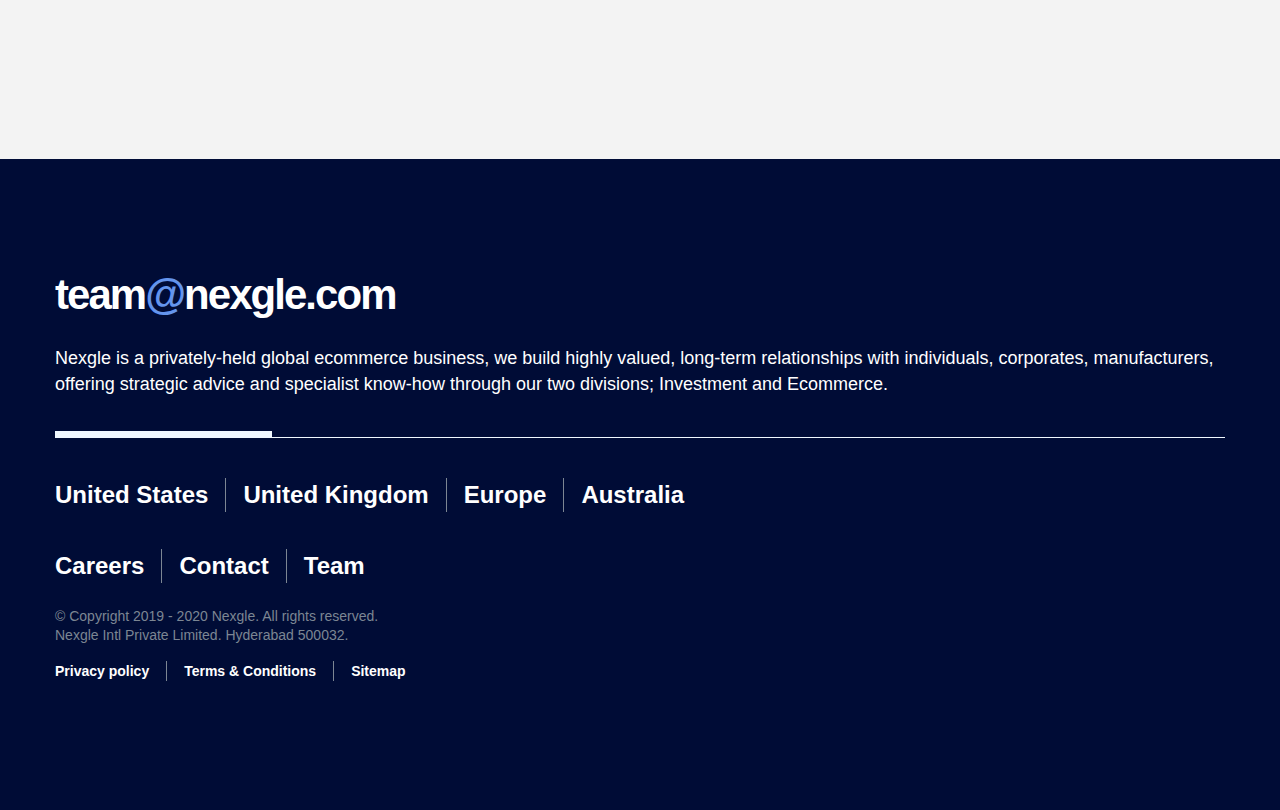
==== commit bf5fbed7: "Bugs fixes" ====
--- a/index.html
+++ b/index.html
@@ -49,7 +49,7 @@
 <div class="menu" data-element="menu">
     <header class="header">
         <div class="u-fade@scroll+0">
-            <a href="../index.html" class="header__logo-link">
+            <a href="index.html" class="header__logo-link">
                     <title>Nexgle logo</title>
                     <svg class="header__logo-img" width="119" height="35" viewBox="0 0 119 35" fill="none" xmlns="http://www.w3.org/2000/svg">
 <path class="header__logo-text" d="M22.1747 0.818181H16.6648V17.2841H16.4347L5.13352 0.818181H0.275568V27H5.81108V10.5213H6.00284L17.3935 27H22.1747V0.818181ZM35.5948 27.3835C40.4528 27.3835 43.7255 25.0185 44.4925 21.375L39.4556 21.0426C38.9059 22.5384 37.4996 23.3182 35.6843 23.3182C32.9613 23.3182 31.2354 21.5156 31.2354 18.5881V18.5753H44.6076V17.0795C44.6076 10.4062 40.5678 7.10795 35.3775 7.10795C29.5991 7.10795 25.8533 11.2116 25.8533 17.2713C25.8533 23.4972 29.5479 27.3835 35.5948 27.3835ZM31.2354 15.2003C31.3505 12.9631 33.0508 11.1733 35.467 11.1733C37.832 11.1733 39.4684 12.8608 39.4812 15.2003H31.2354ZM52.3963 7.36364H46.7713L52.3963 17.1818L46.5668 27H52.1918L56.0014 20.2116L59.875 27H65.4361L59.5938 17.1818L65.2827 7.36364H59.696L56.0014 14.2287L52.3963 7.36364ZM76.6254 34.6449C82.2376 34.6449 86.2262 32.0881 86.2262 27.1918V7.36364H80.8185V10.6619H80.614C79.8853 9.06392 78.2873 7.10795 75.0018 7.10795C70.6935 7.10795 67.0501 10.4574 67.0501 17.1435C67.0501 23.6761 70.5913 26.7188 75.0146 26.7188C78.1467 26.7188 79.8981 25.1463 80.614 23.5227H80.8441V27.1151C80.8441 29.6847 79.1183 30.733 76.7532 30.733C74.3498 30.733 73.1353 29.6847 72.6879 28.6236L67.6509 29.3011C68.3029 32.267 71.3327 34.6449 76.6254 34.6449ZM76.7404 22.6278C74.0685 22.6278 72.6112 20.5057 72.6112 17.1179C72.6112 13.7812 74.043 11.4418 76.7404 11.4418C79.3867 11.4418 80.8697 13.679 80.8697 17.1179C80.8697 20.5824 79.3612 22.6278 76.7404 22.6278ZM96.006 0.818181H90.56V27H96.006V0.818181ZM109.317 27.3835C114.175 27.3835 117.448 25.0185 118.215 21.375L113.178 21.0426C112.629 22.5384 111.222 23.3182 109.407 23.3182C106.684 23.3182 104.958 21.5156 104.958 18.5881V18.5753H118.33V17.0795C118.33 10.4062 114.29 7.10795 109.1 7.10795C103.322 7.10795 99.576 11.2116 99.576 17.2713C99.576 23.4972 103.271 27.3835 109.317 27.3835ZM104.958 15.2003C105.073 12.9631 106.773 11.1733 109.19 11.1733C111.555 11.1733 113.191 12.8608 113.204 15.2003H104.958Z" fill="white"/>
@@ -76,37 +76,37 @@
             <ul class="menu__list">
                                                 
                                     <li class="menu__item">
-                        <a href="../about" class="menu__link">
+                        <a href="about" class="menu__link">
                             <span class="menu__hover">About</span>
                             <span class="menu__text" aria-hidden="true">About</span>
                         </a>
                     </li>
                                     <li class="menu__item">
-                        <a href="../services/competency" class="menu__link">
+                        <a href="services/competency" class="menu__link">
                             <span class="menu__hover">Services</span>
                             <span class="menu__text" aria-hidden="true">Services</span>
                         </a>
                     </li>
                                     <li class="menu__item">
-                        <a href="../ecommerce" class="menu__link">
+                        <a href="ecommerce" class="menu__link">
                             <span class="menu__hover">Ecommerce</span>
                             <span class="menu__text" aria-hidden="true">Ecommerce</span>
                         </a>
                     </li>
                                     <li class="menu__item">
-                        <a href="../upcoming" class="menu__link">
+                        <a href="upcoming" class="menu__link">
                             <span class="menu__hover">Careers</span>
                             <span class="menu__text" aria-hidden="true">Careers</span>
                         </a>
                     </li>
                                     <li class="menu__item">
-                        <a href="../blog" class="menu__link">
+                        <a href="blog" class="menu__link">
                             <span class="menu__hover">Blog</span>
                             <span class="menu__text" aria-hidden="true">Blog</span>
                         </a>
                     </li>
                                     <li class="menu__item">
-                        <a href="../contact" class="menu__link">
+                        <a href="contact" class="menu__link">
                             <span class="menu__hover">Contact</span>
                             <span class="menu__text" aria-hidden="true">Contact</span>
                         </a>
@@ -114,7 +114,7 @@
                             </ul>
         </nav>
         
-<a href="../about" class="header__cta">
+<a href="about" class="header__cta">
     <div class="header__cta-heading heading--4 heading--underline heading--light">
         <p>What's Nexgle?</p>
     </div>
@@ -147,7 +147,7 @@
                     </defs>
                     <foreignobject x="0" y="0" height="100%" width="100%">
                         <video autoplay="" loop="" muted="" class=" banner__video banner__clip" preload="auto" poster="1400x1160\6015\8564\6112\nexgle_homepage.jpg">
-                            <source src="../application/themes/nexgle/app/images/content/bgvideo.mp4" type="video/mp4">
+                            <source src="application/themes/nexgle/app/images/content/bgvideo.mp4" type="video/mp4">
                         </video>
                     </foreignobject>
                     <image xlink:href="1400x1160\6015\8564\6112\nexgle_homepage.jpg" height="100%" width="100%" x="0" y="-50" class="banner__img banner__clip"></image>
@@ -163,7 +163,7 @@
                     <h1><span class="u-color-white">Become Pioneer of the Future </span><span class="u-white-space-nowrap"><span class="u-color-white">Brands<span class="u-ff-serif a-bounce u-color-secondary">.</span></span></span></h1>
                 </div>
                 <div class="a-slide-left">
-                    <a href="../about" class="button button--off-page u-mt ">Get to know us</a>
+                    <a href="about" class="button button--off-page u-mt ">Get to know us</a>
                 </div>
             </div>
         </div>
@@ -204,7 +204,7 @@
                         </a>
                     </div>
                                     <div class="grid__item">
-                        <a href="../upcoming" class="card parallax__ty" data-behaviour="parallax" data-from="125px" data-to="30px">
+                        <a href="upcoming" class="card parallax__ty" data-behaviour="parallax" data-from="125px" data-to="30px">
                             <article class="card__body">
                                 <div class="card__main" data-entrance="">
                                     <div class="card__heading heading--underline wysiwyg wysiwyg--heading">
@@ -220,7 +220,7 @@
                         </a>
                     </div>
                                     <div class="grid__item">
-                        <a href="../services/competency" class="card parallax__ty" data-behaviour="parallax" data-from="75px" data-to="30px">
+                        <a href="services/competency" class="card parallax__ty" data-behaviour="parallax" data-from="75px" data-to="30px">
                             <article class="card__body">
                                 <div class="card__main" data-entrance="">
                                     <div class="card__heading heading--underline wysiwyg wysiwyg--heading">
@@ -391,10 +391,10 @@
                 <div class="heading--6 u-mb-40  wysiwyg wysiwyg--block  ">
                     <p>Nexgle won't stop discovering stuff, no matter what.</p>
                 </div>
-                <a href="../services/competency" class="card card--with-media">
+                <a href="services/competency" class="card card--with-media">
                     <article class="card__body">
                         <figure class="card__media" data-entrance="">
-                            <picture><source srcset="data:image/svg+xml,%3Csvg%20width%3D%27570%27%20height%3D%27570%27%20viewBox%3D%270%200%20570%20570%27%20xmlns%3D%27http%3A%2F%2Fwww.w3.org%2F2000%2Fsvg%27%3E%3Crect%20x%3D%270%27%20y%3D%270%27%20width%3D%27570%27%20height%3D%27570%27%20rx%3D%275%27%20ry%3D%275%27%20fill%3D%27transparent%27%20%2F%3E%3C%2Fsvg%3E" data-src="../application/themes/nexgle/app/images/content/uxui.jpg 1x, ../application/themes/nexgle/app/images/content/uxui.jpg 2x" type="image/jpg"><source srcset="data:image/svg+xml,%3Csvg%20width%3D%27570%27%20height%3D%27570%27%20viewBox%3D%270%200%20570%20570%27%20xmlns%3D%27http%3A%2F%2Fwww.w3.org%2F2000%2Fsvg%27%3E%3Crect%20x%3D%270%27%20y%3D%270%27%20width%3D%27570%27%20height%3D%27570%27%20rx%3D%275%27%20ry%3D%275%27%20fill%3D%27transparent%27%20%2F%3E%3C%2Fsvg%3E" data-src="../application/themes/nexgle/app/images/content/uxui.jpg 1x, ../application/themes/nexgle/app/images/content/uxui.jpg 2x" type="image/jpg"><img class="card__img" data-lazyload="image" loading="lazy" width="570" height="570" src="data:image/svg+xml,%3Csvg%20width%3D%27570%27%20height%3D%27570%27%20viewBox%3D%270%200%20570%20570%27%20xmlns%3D%27http%3A%2F%2Fwww.w3.org%2F2000%2Fsvg%27%3E%3Crect%20x%3D%270%27%20y%3D%270%27%20width%3D%27570%27%20height%3D%27570%27%20rx%3D%275%27%20ry%3D%275%27%20fill%3D%27transparent%27%20%2F%3E%3C%2Fsvg%3E" data-src="../application/themes/nexgle/app/images/content/uxui.jpg" alt="ux and ui 1140x1140"></picture>                        </figure>
+                            <picture><source srcset="data:image/svg+xml,%3Csvg%20width%3D%27570%27%20height%3D%27570%27%20viewBox%3D%270%200%20570%20570%27%20xmlns%3D%27http%3A%2F%2Fwww.w3.org%2F2000%2Fsvg%27%3E%3Crect%20x%3D%270%27%20y%3D%270%27%20width%3D%27570%27%20height%3D%27570%27%20rx%3D%275%27%20ry%3D%275%27%20fill%3D%27transparent%27%20%2F%3E%3C%2Fsvg%3E" data-src="application/themes/nexgle/app/images/content/uxui.jpg 1x, application/themes/nexgle/app/images/content/uxui.jpg 2x" type="image/jpg"><source srcset="data:image/svg+xml,%3Csvg%20width%3D%27570%27%20height%3D%27570%27%20viewBox%3D%270%200%20570%20570%27%20xmlns%3D%27http%3A%2F%2Fwww.w3.org%2F2000%2Fsvg%27%3E%3Crect%20x%3D%270%27%20y%3D%270%27%20width%3D%27570%27%20height%3D%27570%27%20rx%3D%275%27%20ry%3D%275%27%20fill%3D%27transparent%27%20%2F%3E%3C%2Fsvg%3E" data-src="application/themes/nexgle/app/images/content/uxui.jpg 1x, application/themes/nexgle/app/images/content/uxui.jpg 2x" type="image/jpg"><img class="card__img" data-lazyload="image" loading="lazy" width="570" height="570" src="data:image/svg+xml,%3Csvg%20width%3D%27570%27%20height%3D%27570%27%20viewBox%3D%270%200%20570%20570%27%20xmlns%3D%27http%3A%2F%2Fwww.w3.org%2F2000%2Fsvg%27%3E%3Crect%20x%3D%270%27%20y%3D%270%27%20width%3D%27570%27%20height%3D%27570%27%20rx%3D%275%27%20ry%3D%275%27%20fill%3D%27transparent%27%20%2F%3E%3C%2Fsvg%3E" data-src="application/themes/nexgle/app/images/content/uxui.jpg" alt="ux and ui 1140x1140"></picture>                        </figure>
                         <div class="card__main" data-entrance="">
                             <ul class="tags">
                                                                     <li class="tags__item">
@@ -422,10 +422,10 @@
                 </a>
             </div>
             <div class="grid__item">
-                <a href="../services/competency" class="card card--top-150 card--with-media">
+                <a href="services/competency" class="card card--top-150 card--with-media">
                     <article class="card__body">
                         <figure class="card__media" data-entrance="">
-                            <picture><source srcset="data:image/svg+xml,%3Csvg%20width%3D%27570%27%20height%3D%27642%27%20viewBox%3D%270%200%20570%20642%27%20xmlns%3D%27http%3A%2F%2Fwww.w3.org%2F2000%2Fsvg%27%3E%3Crect%20x%3D%270%27%20y%3D%270%27%20width%3D%27570%27%20height%3D%27642%27%20rx%3D%275%27%20ry%3D%275%27%20fill%3D%27transparent%27%20%2F%3E%3C%2Fsvg%3E" data-src="../application/themes/nexgle/app/images/content/xpert.jpg 1x, ../application/themes/nexgle/app/images/content/xpert.jpg 2x" type="image/png"><source srcset="data:image/svg+xml,%3Csvg%20width%3D%27570%27%20height%3D%27642%27%20viewBox%3D%270%200%20570%20642%27%20xmlns%3D%27http%3A%2F%2Fwww.w3.org%2F2000%2Fsvg%27%3E%3Crect%20x%3D%270%27%20y%3D%270%27%20width%3D%27570%27%20height%3D%27642%27%20rx%3D%275%27%20ry%3D%275%27%20fill%3D%27transparent%27%20%2F%3E%3C%2Fsvg%3E" data-src="../application/themes/nexgle/app/images/content/xpert.jpg 1x, ../application/themes/nexgle/app/images/content/xpert.jpg 2x" type="image/png"><img class="card__img" data-lazyload="image" loading="lazy" width="570" height="642" src="data:image/svg+xml,%3Csvg%20width%3D%27570%27%20height%3D%27642%27%20viewBox%3D%270%200%20570%20642%27%20xmlns%3D%27http%3A%2F%2Fwww.w3.org%2F2000%2Fsvg%27%3E%3Crect%20x%3D%270%27%20y%3D%270%27%20width%3D%27570%27%20height%3D%27642%27%20rx%3D%275%27%20ry%3D%275%27%20fill%3D%27transparent%27%20%2F%3E%3C%2Fsvg%3E" data-src="../application/themes/nexgle/app/images/content/xpert.jpg" alt="1140x1140"></picture>                        </figure>
+                            <picture><source srcset="data:image/svg+xml,%3Csvg%20width%3D%27570%27%20height%3D%27642%27%20viewBox%3D%270%200%20570%20642%27%20xmlns%3D%27http%3A%2F%2Fwww.w3.org%2F2000%2Fsvg%27%3E%3Crect%20x%3D%270%27%20y%3D%270%27%20width%3D%27570%27%20height%3D%27642%27%20rx%3D%275%27%20ry%3D%275%27%20fill%3D%27transparent%27%20%2F%3E%3C%2Fsvg%3E" data-src="application/themes/nexgle/app/images/content/xpert.jpg 1x, application/themes/nexgle/app/images/content/xpert.jpg 2x" type="image/png"><source srcset="data:image/svg+xml,%3Csvg%20width%3D%27570%27%20height%3D%27642%27%20viewBox%3D%270%200%20570%20642%27%20xmlns%3D%27http%3A%2F%2Fwww.w3.org%2F2000%2Fsvg%27%3E%3Crect%20x%3D%270%27%20y%3D%270%27%20width%3D%27570%27%20height%3D%27642%27%20rx%3D%275%27%20ry%3D%275%27%20fill%3D%27transparent%27%20%2F%3E%3C%2Fsvg%3E" data-src="application/themes/nexgle/app/images/content/xpert.jpg 1x, application/themes/nexgle/app/images/content/xpert.jpg 2x" type="image/png"><img class="card__img" data-lazyload="image" loading="lazy" width="570" height="642" src="data:image/svg+xml,%3Csvg%20width%3D%27570%27%20height%3D%27642%27%20viewBox%3D%270%200%20570%20642%27%20xmlns%3D%27http%3A%2F%2Fwww.w3.org%2F2000%2Fsvg%27%3E%3Crect%20x%3D%270%27%20y%3D%270%27%20width%3D%27570%27%20height%3D%27642%27%20rx%3D%275%27%20ry%3D%275%27%20fill%3D%27transparent%27%20%2F%3E%3C%2Fsvg%3E" data-src="application/themes/nexgle/app/images/content/xpert.jpg" alt="1140x1140"></picture>                        </figure>
                         <div class="card__main" data-entrance="">
                             <ul class="tags">
                                                                     <li class="tags__item">
@@ -467,7 +467,7 @@
             <div class="flex__item flex__item--70">
                 <div class="media media--pull-left">
                     <figure class="media__body">
-                        <picture><source srcset="data:image/svg+xml,%3Csvg%20width%3D%27885%27%20height%3D%27613%27%20viewBox%3D%270%200%20885%20613%27%20xmlns%3D%27http%3A%2F%2Fwww.w3.org%2F2000%2Fsvg%27%3E%3Crect%20x%3D%270%27%20y%3D%270%27%20width%3D%27885%27%20height%3D%27613%27%20rx%3D%275%27%20ry%3D%275%27%20fill%3D%27transparent%27%20%2F%3E%3C%2Fsvg%3E" data-src="../application/themes/nexgle/app/images/content/our_approach.png 1x, ../application/themes/nexgle/app/images/content/our_approach.png" type="image/png"><source srcset="data:image/svg+xml,%3Csvg%20width%3D%27885%27%20height%3D%27613%27%20viewBox%3D%270%200%20885%20613%27%20xmlns%3D%27http%3A%2F%2Fwww.w3.org%2F2000%2Fsvg%27%3E%3Crect%20x%3D%270%27%20y%3D%270%27%20width%3D%27885%27%20height%3D%27613%27%20rx%3D%275%27%20ry%3D%275%27%20fill%3D%27transparent%27%20%2F%3E%3C%2Fsvg%3E" data-src="../application/themes/nexgle/app/images/content/our_approach.png 1x, ../application/themes/nexgle/app/images/content/our_approach.png 2x" type="image/png"><img class="media__img" data-lazyload="image" loading="lazy" width="885" height="613" src="data:image/svg+xml,%3Csvg%20width%3D%27885%27%20height%3D%27613%27%20viewBox%3D%270%200%20885%20613%27%20xmlns%3D%27http%3A%2F%2Fwww.w3.org%2F2000%2Fsvg%27%3E%3Crect%20x%3D%270%27%20y%3D%270%27%20width%3D%27885%27%20height%3D%27613%27%20rx%3D%275%27%20ry%3D%275%27%20fill%3D%27transparent%27%20%2F%3E%3C%2Fsvg%3E" data-src="../application/themes/nexgle/app/images/content/our_approach.png" alt="nexgle 5ds"></picture>                        <figcaption class="media__copy"></figcaption>
+                        <picture><source srcset="data:image/svg+xml,%3Csvg%20width%3D%27885%27%20height%3D%27613%27%20viewBox%3D%270%200%20885%20613%27%20xmlns%3D%27http%3A%2F%2Fwww.w3.org%2F2000%2Fsvg%27%3E%3Crect%20x%3D%270%27%20y%3D%270%27%20width%3D%27885%27%20height%3D%27613%27%20rx%3D%275%27%20ry%3D%275%27%20fill%3D%27transparent%27%20%2F%3E%3C%2Fsvg%3E" data-src="application/themes/nexgle/app/images/content/our_approach.png 1x, application/themes/nexgle/app/images/content/our_approach.png" type="image/png"><source srcset="data:image/svg+xml,%3Csvg%20width%3D%27885%27%20height%3D%27613%27%20viewBox%3D%270%200%20885%20613%27%20xmlns%3D%27http%3A%2F%2Fwww.w3.org%2F2000%2Fsvg%27%3E%3Crect%20x%3D%270%27%20y%3D%270%27%20width%3D%27885%27%20height%3D%27613%27%20rx%3D%275%27%20ry%3D%275%27%20fill%3D%27transparent%27%20%2F%3E%3C%2Fsvg%3E" data-src="application/themes/nexgle/app/images/content/our_approach.png 1x, application/themes/nexgle/app/images/content/our_approach.png 2x" type="image/png"><img class="media__img" data-lazyload="image" loading="lazy" width="885" height="613" src="data:image/svg+xml,%3Csvg%20width%3D%27885%27%20height%3D%27613%27%20viewBox%3D%270%200%20885%20613%27%20xmlns%3D%27http%3A%2F%2Fwww.w3.org%2F2000%2Fsvg%27%3E%3Crect%20x%3D%270%27%20y%3D%270%27%20width%3D%27885%27%20height%3D%27613%27%20rx%3D%275%27%20ry%3D%275%27%20fill%3D%27transparent%27%20%2F%3E%3C%2Fsvg%3E" data-src="application/themes/nexgle/app/images/content/our_approach.png" alt="nexgle 5ds"></picture>                        <figcaption class="media__copy"></figcaption>
                     </figure>
                 </div>
             </div>
@@ -493,7 +493,7 @@
             <div class="flex__item flex__item--70">
                 <div class="media media--pull-right">
                     <figure class="media__body">
-                        <picture><source srcset="data:image/svg+xml,%3Csvg%20width%3D%27885%27%20height%3D%27613%27%20viewBox%3D%270%200%20885%20613%27%20xmlns%3D%27http%3A%2F%2Fwww.w3.org%2F2000%2Fsvg%27%3E%3Crect%20x%3D%270%27%20y%3D%270%27%20width%3D%27885%27%20height%3D%27613%27%20rx%3D%275%27%20ry%3D%275%27%20fill%3D%27transparent%27%20%2F%3E%3C%2Fsvg%3E" data-src="../application/themes/nexgle/app/images/content/create_long_term.jpg 1x, ../application/themes/nexgle/app/images/content/create_long_term.jpg 2x" type="image/jpg"><source srcset="data:image/svg+xml,%3Csvg%20width%3D%27885%27%20height%3D%27613%27%20viewBox%3D%270%200%20885%20613%27%20xmlns%3D%27http%3A%2F%2Fwww.w3.org%2F2000%2Fsvg%27%3E%3Crect%20x%3D%270%27%20y%3D%270%27%20width%3D%27885%27%20height%3D%27613%27%20rx%3D%275%27%20ry%3D%275%27%20fill%3D%27transparent%27%20%2F%3E%3C%2Fsvg%3E" data-src="../application/themes/nexgle/app/images/content/create_long_term.jpg 1x, ../application/themes/nexgle/app/images/content/create_long_term.jpg 2x" type="image/jpg"><img class="media__img" data-lazyload="image" loading="lazy" width="885" height="613" src="data:image/svg+xml,%3Csvg%20width%3D%27885%27%20height%3D%27613%27%20viewBox%3D%270%200%20885%20613%27%20xmlns%3D%27http%3A%2F%2Fwww.w3.org%2F2000%2Fsvg%27%3E%3Crect%20x%3D%270%27%20y%3D%270%27%20width%3D%27885%27%20height%3D%27613%27%20rx%3D%275%27%20ry%3D%275%27%20fill%3D%27transparent%27%20%2F%3E%3C%2Fsvg%3E" data-src="../application/themes/nexgle/app/images/content/create_long_term.jpg" alt="IMG 1706"></picture>                        <figcaption class="media__copy"></figcaption>
+                        <picture><source srcset="data:image/svg+xml,%3Csvg%20width%3D%27885%27%20height%3D%27613%27%20viewBox%3D%270%200%20885%20613%27%20xmlns%3D%27http%3A%2F%2Fwww.w3.org%2F2000%2Fsvg%27%3E%3Crect%20x%3D%270%27%20y%3D%270%27%20width%3D%27885%27%20height%3D%27613%27%20rx%3D%275%27%20ry%3D%275%27%20fill%3D%27transparent%27%20%2F%3E%3C%2Fsvg%3E" data-src="application/themes/nexgle/app/images/content/create_long_term.jpg 1x, application/themes/nexgle/app/images/content/create_long_term.jpg 2x" type="image/jpg"><source srcset="data:image/svg+xml,%3Csvg%20width%3D%27885%27%20height%3D%27613%27%20viewBox%3D%270%200%20885%20613%27%20xmlns%3D%27http%3A%2F%2Fwww.w3.org%2F2000%2Fsvg%27%3E%3Crect%20x%3D%270%27%20y%3D%270%27%20width%3D%27885%27%20height%3D%27613%27%20rx%3D%275%27%20ry%3D%275%27%20fill%3D%27transparent%27%20%2F%3E%3C%2Fsvg%3E" data-src="application/themes/nexgle/app/images/content/create_long_term.jpg 1x, application/themes/nexgle/app/images/content/create_long_term.jpg 2x" type="image/jpg"><img class="media__img" data-lazyload="image" loading="lazy" width="885" height="613" src="data:image/svg+xml,%3Csvg%20width%3D%27885%27%20height%3D%27613%27%20viewBox%3D%270%200%20885%20613%27%20xmlns%3D%27http%3A%2F%2Fwww.w3.org%2F2000%2Fsvg%27%3E%3Crect%20x%3D%270%27%20y%3D%270%27%20width%3D%27885%27%20height%3D%27613%27%20rx%3D%275%27%20ry%3D%275%27%20fill%3D%27transparent%27%20%2F%3E%3C%2Fsvg%3E" data-src="application/themes/nexgle/app/images/content/create_long_term.jpg" alt="IMG 1706"></picture>                        <figcaption class="media__copy"></figcaption>
                     </figure>
                 </div>
             </div>
@@ -502,7 +502,6 @@
 </div>
 
 </main>
-
 <footer class="footer">
     <div class="container container--large">
             <a href="mailto:team@nexgle.com" class="footer__number" >team<span style="color: cornflowerblue;">@</span>nexgle.com</a> <br><br>
@@ -532,44 +531,31 @@
     
 <ul class="footer__list">
             <li class="footer__list-item">
-            <a href="../upcoming" class="footer__list-link">Careers</a>
+            <a href="upcoming.html" class="footer__list-link">Careers</a>
         </li>
             <li class="footer__list-item">
-            <a href="..\contact.html" class="footer__list-link">Contact</a>
+            <a href="contact.html" class="footer__list-link">Contact</a>
         </li>
         <li class="footer__list-item">
-            
-        <a href="mailto:team@nexgle.com" target="_blank" rel="noopener" class="footer__list-link">Mail</a>
-    </li>
+            <a href="team.html" class="footer__list-link">Team</a>
+        </li>
 </ul>
 
         </nav>
         
-        <ul class="social">
-            <li class="social__item">
-                <a href="https://www.linkedin.com/company/nexgle" class="social__link" rel="noopener noreferrer" target="_blank">
-                    <img src="..\application\themes\nexgle\app\images\interface\social-linkedin.svg" alt="Nexgle LinkedIn" class="social__icon">
-                </a>
-            </li>
-            <li class="social__item">
-                <a href="skype:live:nexgle" class="social__link" rel="noopener noreferrer" target="_blank">
-                    <img src="..\application\themes\nexgle\app\images\interface\social-twitter.svg" alt="Skype" class="social__icon">
-                </a>
-            </li>
-        </ul>
-        
+   
         <p class="footer__copyright">&copy; Copyright 2019 - 2020 Nexgle. All rights reserved.</p>
         <p class="footer__copyright">Nexgle Intl Private Limited. Hyderabad 500032.</p>
         <nav class="footer__nav footer__nav--small">
             <ul class="footer__list u-mt-half">
                 <li class="footer__list-item">
-                    <a href="../upcoming" class="footer__list-link">Privacy policy</a>
+                    <a href="upcoming.html" class="footer__list-link">Privacy policy</a>
                 </li>
                 <li class="footer__list-item">
-                    <a href="../upcoming" class="footer__list-link">Terms & Conditions</a>
+                    <a href="upcoming.html" class="footer__list-link">Terms & Conditions</a>
                 </li>
                 <li class="footer__list-item">
-                    <a href="../upcoming" class="footer__list-link">Sitemap</a>
+                    <a href="upcoming.html" class="footer__list-link">Sitemap</a>
                 </li>
             </ul>
         </nav>
@@ -577,37 +563,37 @@
 </footer>
 <span id="siteseal"><script async type="text/javascript" src="https://seal.godaddy.com/getSeal?sealID=Lf8FY94CDiK2zHOJMcc7detccxBc2lWSPxcDmWvBAQES3JzHvimK7g0ij1iS"></script></span>
 </div>
-
-<script src="..\v3\polyfill.min.js"></script>
-<script src="..\application\themes\nexgle\app\javascript\application.js?v=20200824110140"></script>
+<script src="v3\polyfill.min.js"></script>
+<script src="application\themes\nexgle\app\javascript\application.js?v=20200824110140"></script>
 <!-- Start of Async Drift Code -->
 <script>
-"use strict";
-
-!function() {
-  var t = window.driftt = window.drift = window.driftt || [];
-  if (!t.init) {
-    if (t.invoked) return void (window.console && console.error && console.error("Drift snippet included twice."));
-    t.invoked = !0, t.methods = [ "identify", "config", "track", "reset", "debug", "show", "ping", "page", "hide", "off", "on" ], 
-    t.factory = function(e) {
-      return function() {
-        var n = Array.prototype.slice.call(arguments);
-        return n.unshift(e), t.push(n), t;
-      };
-    }, t.methods.forEach(function(e) {
-      t[e] = t.factory(e);
-    }), t.load = function(t) {
-      var e = 3e5, n = Math.ceil(new Date() / e) * e, o = document.createElement("script");
-      o.type = "text/javascript", o.async = !0, o.crossorigin = "anonymous", o.src = "https://js.driftt.com/include/" + n + "/" + t + ".js";
-      var i = document.getElementsByTagName("script")[0];
-      i.parentNode.insertBefore(o, i);
-    };
-  }
-}();
-drift.SNIPPET_VERSION = '0.3.1';
-drift.load('ket8drycn8cn');
+    "use strict";
+
+    ! function() {
+        var t = window.driftt = window.drift = window.driftt || [];
+        if (!t.init) {
+            if (t.invoked) return void(window.console && console.error && console.error("Drift snippet included twice."));
+            t.invoked = !0, t.methods = ["identify", "config", "track", "reset", "debug", "show", "ping", "page", "hide", "off", "on"],
+                t.factory = function(e) {
+                    return function() {
+                        var n = Array.prototype.slice.call(arguments);
+                        return n.unshift(e), t.push(n), t;
+                    };
+                }, t.methods.forEach(function(e) {
+                    t[e] = t.factory(e);
+                }), t.load = function(t) {
+                    var e = 3e5,
+                        n = Math.ceil(new Date() / e) * e,
+                        o = document.createElement("script");
+                    o.type = "text/javascript", o.async = !0, o.crossorigin = "anonymous", o.src = "https://js.driftt.com/include/" + n + "/" + t + ".js";
+                    var i = document.getElementsByTagName("script")[0];
+                    i.parentNode.insertBefore(o, i);
+                };
+        }
+    }();
+    drift.SNIPPET_VERSION = '0.3.1';
+    drift.load('ket8drycn8cn');
 </script>
-
 <!-- End of Async Drift Code -->
 </body>
 
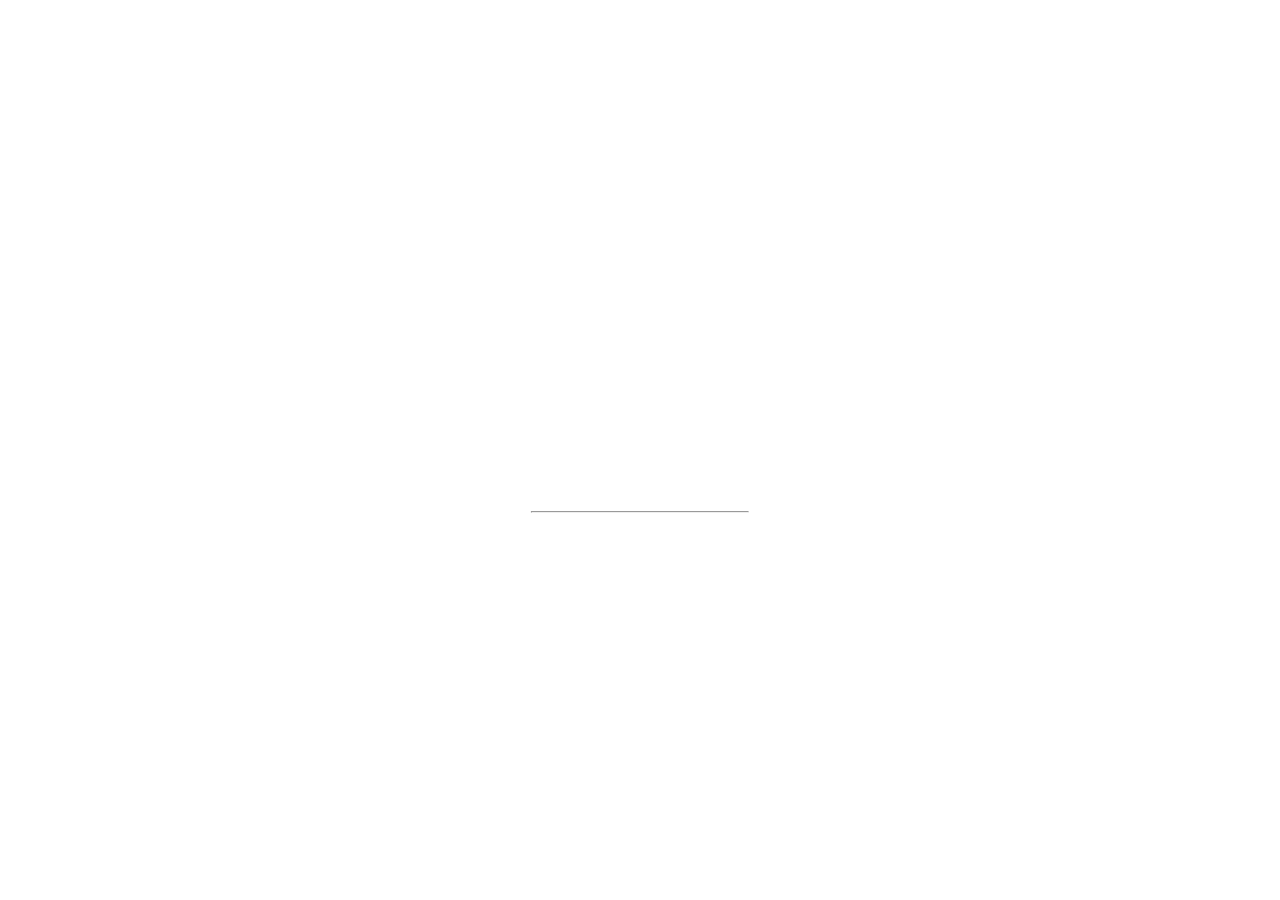
==== commit ac58c6d8: "Update index.html" ====
--- a/index.html
+++ b/index.html
@@ -1,600 +1,60 @@
 <!DOCTYPE html>
-<html lang="en" class="no-touch" data-scroll="0">
-    
-<head>
-<meta name="viewport" content="width=device-width, initial-scale=1.0">
-<title>Home | Nexgle</title>
-<meta http-equiv="content-type" content="text/html; charset=UTF-8">
-<meta name="description" content="Nexgle is a privately-held global ecommerce business, we build highly valued, long-term relationships with individuals, corporates, manufacturers, offering strategic advice and specialist know-how through our two divisions; Investment and Ecommerce.">
-<meta name="generator" content="concrete5 - 8.5.2">
-<meta name="theme-color" content="rgb(0, 12, 54)">
-<link rel="shortcut icon" href="3115\8582\2375\nexgle_Favicon.png" type="image/x-icon">
-<link rel="icon" href="3115\8582\2375\nexgle_Favicon.png" type="image/x-icon">
-<link rel="apple-touch-icon" href="3115\8582\2375\nexgle_Favicon.png">
-<link rel="canonical" href="index.html">
-<script type="text/javascript">
-    var CCM_DISPATCHER_FILENAME = "/index.php";
-    var CCM_CID = 1;
-    var CCM_EDIT_MODE = false;
-    var CCM_ARRANGE_MODE = false;
-    var CCM_IMAGE_PATH = "/concrete/images";
-    var CCM_TOOLS_PATH = "/index.php/tools/required";
-    var CCM_APPLICATION_URL = "https://www.nexgle.com";
-    var CCM_REL = "";
-    var CCM_ACTIVE_LOCALE = "en_GB";
-</script>
+<html>
+<style>
+body, html {
+  height: 100%;
+  margin: 0;
+}
 
-    <!-- Begin Open Graph Data -->
-	<meta property="og:type" content="website">
-	<meta property="og:title" content="Become Pioneer of the Future Brands | Nexgle">
-	<meta property="og:description" content="Nexgle is a privately-held global ecommerce business, we build highly valued, long-term relationships with individuals, corporates, manufacturers, offering strategic advice and specialist know-how through our two divisions; Investment and Ecommerce.
-">
-	<meta property="og:url" content="https://www.nexgle.com/">
-	<meta property="og:site_name" content="Nexgle">
-	<meta property="og:ttl" content="2419200">
-	<meta property="og:image" content="https://d2c1uap9jjtsxz.cloudfront.net/1200x630/6515/8532/4510/homepage_banner.jpg">
-	<!-- End Open Graph Data -->
-    <link href="css.css?family=Roboto+Slab:400,600&amp;display=swap" rel="stylesheet">
-    <link rel="stylesheet" href="application\themes\nexgle\app\stylesheets\application.css?v=20200824110140">
-</head>
+.bgimg {
+  background-image: url('bg.png');
+  height: 100%;
+  background-position: center;
+  background-size: cover;
+  position: relative;
+  color: white;
+  font-family: "Courier New", Courier, monospace;
+  font-size: 25px;
+}
 
-<body data-element="body">
-    <!-- Google Tag Manager (noscript) -->
-    <noscript>
-        <iframe src="ns.html?id=GTM-PFBGLQW" height="0" width="0" style="display:none;visibility:hidden"></iframe>
-    </noscript>
-    <!-- End Google Tag Manager (noscript) -->
-    <div class="page ccm-page page-type-page page-template-home " data-behaviour="page">
+.topleft {
+  position: absolute;
+  top: 0;
+  left: 16px;
+}
 
-<div class="menu" data-element="menu">
-    <header class="header">
-        <div class="u-fade@scroll+0">
-            <a href="index.html" class="header__logo-link">
-                    <title>Nexgle logo</title>
-                    <svg class="header__logo-img" width="119" height="35" viewBox="0 0 119 35" fill="none" xmlns="http://www.w3.org/2000/svg">
-<path class="header__logo-text" d="M22.1747 0.818181H16.6648V17.2841H16.4347L5.13352 0.818181H0.275568V27H5.81108V10.5213H6.00284L17.3935 27H22.1747V0.818181ZM35.5948 27.3835C40.4528 27.3835 43.7255 25.0185 44.4925 21.375L39.4556 21.0426C38.9059 22.5384 37.4996 23.3182 35.6843 23.3182C32.9613 23.3182 31.2354 21.5156 31.2354 18.5881V18.5753H44.6076V17.0795C44.6076 10.4062 40.5678 7.10795 35.3775 7.10795C29.5991 7.10795 25.8533 11.2116 25.8533 17.2713C25.8533 23.4972 29.5479 27.3835 35.5948 27.3835ZM31.2354 15.2003C31.3505 12.9631 33.0508 11.1733 35.467 11.1733C37.832 11.1733 39.4684 12.8608 39.4812 15.2003H31.2354ZM52.3963 7.36364H46.7713L52.3963 17.1818L46.5668 27H52.1918L56.0014 20.2116L59.875 27H65.4361L59.5938 17.1818L65.2827 7.36364H59.696L56.0014 14.2287L52.3963 7.36364ZM76.6254 34.6449C82.2376 34.6449 86.2262 32.0881 86.2262 27.1918V7.36364H80.8185V10.6619H80.614C79.8853 9.06392 78.2873 7.10795 75.0018 7.10795C70.6935 7.10795 67.0501 10.4574 67.0501 17.1435C67.0501 23.6761 70.5913 26.7188 75.0146 26.7188C78.1467 26.7188 79.8981 25.1463 80.614 23.5227H80.8441V27.1151C80.8441 29.6847 79.1183 30.733 76.7532 30.733C74.3498 30.733 73.1353 29.6847 72.6879 28.6236L67.6509 29.3011C68.3029 32.267 71.3327 34.6449 76.6254 34.6449ZM76.7404 22.6278C74.0685 22.6278 72.6112 20.5057 72.6112 17.1179C72.6112 13.7812 74.043 11.4418 76.7404 11.4418C79.3867 11.4418 80.8697 13.679 80.8697 17.1179C80.8697 20.5824 79.3612 22.6278 76.7404 22.6278ZM96.006 0.818181H90.56V27H96.006V0.818181ZM109.317 27.3835C114.175 27.3835 117.448 25.0185 118.215 21.375L113.178 21.0426C112.629 22.5384 111.222 23.3182 109.407 23.3182C106.684 23.3182 104.958 21.5156 104.958 18.5881V18.5753H118.33V17.0795C118.33 10.4062 114.29 7.10795 109.1 7.10795C103.322 7.10795 99.576 11.2116 99.576 17.2713C99.576 23.4972 103.271 27.3835 109.317 27.3835ZM104.958 15.2003C105.073 12.9631 106.773 11.1733 109.19 11.1733C111.555 11.1733 113.191 12.8608 113.204 15.2003H104.958Z" fill="white"/>
-</svg>
-            </a>
-        </div>
-        <button class="burger" data-behaviour="menu-toggle">
-            <span class="burger__ham">
-                <span class="burger__line"></span>
-                <span class="burger__line"></span>
-                <span class="burger__line"></span>
-            </span>
-            <span class="burger__cross">
-                <span class="burger__line"></span>
-                <span class="burger__line"></span>
-            </span>
-            <span class="sr-only">open/close nav</span>
-        </button>
-    </header>
-    <div class="menu__background"></div>
-    <div class="menu__container">
-        
-        <nav class="menu__nav">
-            <ul class="menu__list">
-                                                
-                                    <li class="menu__item">
-                        <a href="about" class="menu__link">
-                            <span class="menu__hover">About</span>
-                            <span class="menu__text" aria-hidden="true">About</span>
-                        </a>
-                    </li>
-                                    <li class="menu__item">
-                        <a href="services/competency" class="menu__link">
-                            <span class="menu__hover">Services</span>
-                            <span class="menu__text" aria-hidden="true">Services</span>
-                        </a>
-                    </li>
-                                    <li class="menu__item">
-                        <a href="ecommerce" class="menu__link">
-                            <span class="menu__hover">Ecommerce</span>
-                            <span class="menu__text" aria-hidden="true">Ecommerce</span>
-                        </a>
-                    </li>
-                                    <li class="menu__item">
-                        <a href="upcoming" class="menu__link">
-                            <span class="menu__hover">Careers</span>
-                            <span class="menu__text" aria-hidden="true">Careers</span>
-                        </a>
-                    </li>
-                                    <li class="menu__item">
-                        <a href="blog" class="menu__link">
-                            <span class="menu__hover">Blog</span>
-                            <span class="menu__text" aria-hidden="true">Blog</span>
-                        </a>
-                    </li>
-                                    <li class="menu__item">
-                        <a href="contact" class="menu__link">
-                            <span class="menu__hover">Contact</span>
-                            <span class="menu__text" aria-hidden="true">Contact</span>
-                        </a>
-                    </li>
-                            </ul>
-        </nav>
-        
-<a href="about" class="header__cta">
-    <div class="header__cta-heading heading--4 heading--underline heading--light">
-        <p>What's Nexgle?</p>
-    </div>
-    <div class="header__cta-copy">
-        <p>Nexgle is a privately-held global ecommerce business, we build highly valued, long-term relationships with individuals, corporates, manufacturers, offering strategic advice and specialist know-how through our two divisions; Investment and Ecommerce.</p>
-    </div>
-    <span class="button">About Nexgle</span>
-</a>
+.bottomleft {
+  position: absolute;
+  bottom: 0;
+  left: 16px;
+}
 
-    </div>
+.middle {
+  position: absolute;
+  top: 50%;
+  left: 50%;
+  transform: translate(-50%, -50%);
+  text-align: center;
+}
+
+hr {
+  margin: auto;
+  width: 40%;
+}
+</style>
+<body>
+
+<div class="bgimg">
+  <div class="topleft">
+    <h1>NEXGLE</h1>
+  </div>
+  <div class="middle">
+    <h1>UNDER CONSTRUCTION</h1>
+    <hr>
+  </div>
+  <div class="bottomleft">
+  </div>
 </div>
 
-<main class="main u-bg-concrete">
-    
-
-    <div class="banner banner--video banner--brand banner--home banner--use-img-height@min-medium" data-entrance="">
-    <div class="banner__under">
-        <div class="container container--huge u-ph0@small">
-            <figure class="banner__media">
-                <svg viewbox="0 0 1500 1200" class="banner__svg" width="1400" height="1160">
-                    <defs>
-                        <clippath id="banner-clip" class="banner__stripe-container" transform="rotate(45 810 450)">
-                            <rect class="banner__rect banner__rect--1" x="480" y="150" width="91" height="557"></rect>
-                            <rect class="banner__rect banner__rect--2" x="580" y="185" width="131" height="1176"></rect>
-                            <rect class="banner__rect banner__rect--3" x="722" y="50" width="91" height="1176"></rect>
-                            <rect class="banner__rect banner__rect--4" x="823" y="-145" width="229" height="1194"></rect>
-                            <rect class="banner__rect banner__rect--5" x="1062" y="-10" width="252" height="890"></rect>
-                            <rect class="banner__rect banner__rect--6" x="1324" y="100" width="91" height="557"></rect>
-                        </clippath>
-                    </defs>
-                    <foreignobject x="0" y="0" height="100%" width="100%">
-                        <video autoplay="" loop="" muted="" class=" banner__video banner__clip" preload="auto" poster="1400x1160\6015\8564\6112\nexgle_homepage.jpg">
-                            <source src="application/themes/nexgle/app/images/content/bgvideo.mp4" type="video/mp4">
-                        </video>
-                    </foreignobject>
-                    <image xlink:href="1400x1160\6015\8564\6112\nexgle_homepage.jpg" height="100%" width="100%" x="0" y="-50" class="banner__img banner__clip"></image>
-                    <image xlink:href="1400x1160\6015\8564\6112\nexgle_homepage.jpg" height="100%" width="100%" x="0" y="-50" class="banner__img banner__clip banner__fallback"></image>
-                </svg>
-            </figure>
-        </div>
-    </div>
-    <div class="banner__over">
-        <div class="banner__container container container--large">
-            <div class="banner__copy">
-                <div class="banner__heading wysiwyg heading--1">
-                    <h1><span class="u-color-white">Become Pioneer of the Future </span><span class="u-white-space-nowrap"><span class="u-color-white">Brands<span class="u-ff-serif a-bounce u-color-secondary">.</span></span></span></h1>
-                </div>
-                <div class="a-slide-left">
-                    <a href="about" class="button button--off-page u-mt ">Get to know us</a>
-                </div>
-            </div>
-        </div>
-    </div>
-</div>
-
-    
-<div class="section" data-entrance="">
-    <svg viewbox="0 0 450 50" class="section__bg-svg">
-        <text y="50" x="50%" text-anchor="middle" class="section__bg-text a-stroke-dash">Curios</text>
-    </svg>
-    <div class="container container--small u-align-center@min-small u-pos-rel">
-        <div class="heading--2 wysiwyg wysiwyg--heading">
-            <h2><span class="u-white-space-nowrap">Curiosity<span class="u-color-brand"><span class="u-ff-serif a-bounce">.</span></span></span></h2>
-        </div>
-        <div class="heading--6 wysiwyg wysiwyg wysiwyg--block">
-            <p>It’s time to pioneer your digital presence with determined expertise. We work in partnership with our clientele to create trusted brand.</p>
-        </div>
-    </div>
-</div>
-    <div class="section">
-        <div class="container container--large">
-            <div class="grid grid--3-col grid--break@large">
-                                    <div class="grid__item">
-                        <a href="..\ecommerce" class="card parallax__ty" data-behaviour="parallax" data-from="-50px" data-to="30px">
-                            <article class="card__body">
-                                <div class="card__main" data-entrance="">
-                                    <div class="card__heading heading--underline wysiwyg wysiwyg--heading">
-                                        <p>Global Selling &amp; Business <span class="u-white-space-nowrap">Strategy<span class="u-color-brand"><span class="u-ff-serif a-bounce">.</span></span></span></p>
-                                    </div>
-                                    <div class="card__copy">
-                                        <p>We have backed up all your global selling requirements, applying best practices to explore your products or services that drives commercial growth.</p>
-                                    </div>
-
-                                    <span class="card__button button">Our Detailed Integrated Services</span>
-                                </div>
-                            </article>
-                        </a>
-                    </div>
-                                    <div class="grid__item">
-                        <a href="upcoming" class="card parallax__ty" data-behaviour="parallax" data-from="125px" data-to="30px">
-                            <article class="card__body">
-                                <div class="card__main" data-entrance="">
-                                    <div class="card__heading heading--underline wysiwyg wysiwyg--heading">
-                                        <p>Finance Growth &amp; Assets <span class="u-white-space-nowrap">Build<span class="u-ff-serif a-bounce u-color-brand">.</span></span></p>
-                                    </div>
-                                    <div class="card__copy">
-                                        <p>We are specialized in investment portfolio management and ROI development. We support our investors to develop long term strategies.</p>
-                                    </div>
-
-                                    <span class="card__button button">See what we could create together</span>
-                                </div>
-                            </article>
-                        </a>
-                    </div>
-                                    <div class="grid__item">
-                        <a href="services/competency" class="card parallax__ty" data-behaviour="parallax" data-from="75px" data-to="30px">
-                            <article class="card__body">
-                                <div class="card__main" data-entrance="">
-                                    <div class="card__heading heading--underline wysiwyg wysiwyg--heading">
-                                        <p>Digital Solutions & <span class="u-white-space-nowrap">Technology<span class="u-ff-serif a-bounce u-color-brand">.</span></span></p>
-                                    </div>
-                                    <div class="card__copy">
-                                        <p>Our digital growth specialists work in partnership with in-house marketing teams to exceed digital objectives and grow your business.</p>
-                                    </div>
-
-                                    <span class="card__button button">More on how we could help your business grow</span>
-                                </div>
-                            </article>
-                        </a>
-                    </div>
-                            </div>
-        </div>
-    </div>
-
-
-
-    
-    <div class="section">
-        <div class="container container--wide">
-            <div class="glide" data-behaviour="slider">
-                <div class="glide__track" data-glide-el="track">
-                    <div class="glide__slides">
-                                                    <a class="glide__slide">
-                                <div class="glide__media">
-
-                                    <picture><img class="glide__img" data-polyfill="object-fit-contain" src="7715\8454\3882\flipkart.png" alt="flipkart"></picture>                                    <picture><img class="glide__img glide__img-active" data-polyfill="object-fit-contain" src="7715\8454\3882\flipkart.png" alt="flipkart active"></picture>                                </div>
-                                
-                            </a>
-                                                    <a class="glide__slide">
-                                <div class="glide__media">
-
-                                    <picture><img class="glide__img" data-polyfill="object-fit-contain" src="3515\8454\3880\hubspot.png" alt="hubspot"></picture>                                    <picture><img class="glide__img glide__img-active" data-polyfill="object-fit-contain" src="3515\8454\3880\hubspot.png" alt="hubspot active"></picture>                                </div>
-                                
-                            </a>
-                                                    <a class="glide__slide">
-                                <div class="glide__media">
-
-                                    <picture><img class="glide__img" data-polyfill="object-fit-contain" src="7615\8454\3877\magento.png" alt="itv media"></picture>                                    <picture><img class="glide__img glide__img-active" data-polyfill="object-fit-contain" src="7615\8454\3877\magento.png" alt="itv media active"></picture>                                </div>
-                               
-                            </a>
-                                                    <a class="glide__slide">
-                                <div class="glide__media">
-
-                                    <picture><img class="glide__img" data-polyfill="object-fit-contain" src="9615\8454\3881\mailchimp.png" alt="mailchimp"></picture>                                    <picture><img class="glide__img glide__img-active" data-polyfill="object-fit-contain" src="9615\8454\3881\mailchimp.png" alt="mailchimp active"></picture>                                </div>
-                                
-                            </a>
-                                                    <a class="glide__slide">
-                                <div class="glide__media">
-
-                                    <picture><img class="glide__img" data-polyfill="object-fit-contain" src="4715\8454\3873\nielpatel.png" alt="neil patel"></picture>                                    <picture><img class="glide__img glide__img-active" data-polyfill="object-fit-contain" src="4715\8454\3873\nielpatel.png" alt="neil patel active"></picture>                                </div>
-                                
-                            </a>
-                                                    <a class="glide__slide">
-                                <div class="glide__media">
-
-                                    <picture><img class="glide__img" data-polyfill="object-fit-contain" src="2315\8454\3879\amazon.png" alt="amazon"></picture>                                    <picture><img class="glide__img glide__img-active" data-polyfill="object-fit-contain" src="2315\8454\3879\amazon.png" alt="amazon active"></picture>                                </div>
-                              
-                            </a>
-                                                    <a class="glide__slide">
-                                <div class="glide__media">
-
-                                    <picture><img class="glide__img" data-polyfill="object-fit-contain" src="9315\8557\1745\myntra.png" alt="myntra"></picture>                                    <picture><img class="glide__img glide__img-active" data-polyfill="object-fit-contain" src="9315\8557\1745\myntra.png" alt="myntra active"></picture>                                </div>
-                              
-                            </a>
-                                                    <a class="glide__slide">
-                                <div class="glide__media">
-
-                                    <picture><img class="glide__img" data-polyfill="object-fit-contain" src="9315\8557\1745\ecwid.png" alt="ecwid"></picture>                                    <picture><img class="glide__img glide__img-active" data-polyfill="object-fit-contain" src="9315\8557\1745\ecwid.png" alt="ecwid active"></picture>                                </div>
-                                
-                            </a>
-                            
-                            <a class="glide__slide">
-                                <div class="glide__media">
-
-                                    <picture><img class="glide__img" data-polyfill="object-fit-contain" src="9315\8557\1745\walmart.png" alt="walmart"></picture>                                    <picture><img class="glide__img glide__img-active" data-polyfill="object-fit-contain" src="9315\8557\1745\walmart.png" alt="walmart active"></picture>                                </div>
-                               
-                            </a>
-                            
-                            <a class="glide__slide">
-                                <div class="glide__media">
-
-                                    <picture><img class="glide__img" data-polyfill="object-fit-contain" src="9315\8557\1745\etsy.png" alt="etsy"></picture>                                    <picture><img class="glide__img glide__img-active" data-polyfill="object-fit-contain" src="9315\8557\1745\etsy.png" alt="etsy active"></picture>                                </div>
-                               
-                            </a>
-                            
-                            <a class="glide__slide">
-                                <div class="glide__media">
-
-                                    <picture><img class="glide__img" data-polyfill="object-fit-contain" src="9315\8557\1745\woocommerce.png" alt="woocommerce"></picture>                                    <picture><img class="glide__img glide__img-active" data-polyfill="object-fit-contain" src="9315\8557\1745\woocommerce.png" alt="woocommerce active"></picture>                                </div>
-                              
-                            </a>
-                            
-                             <a class="glide__slide">
-                                <div class="glide__media">
-
-                                    <picture><img class="glide__img" data-polyfill="object-fit-contain" src="9315\8557\1745\ebay.png" alt="ebay"></picture>                                    <picture><img class="glide__img glide__img-active" data-polyfill="object-fit-contain" src="9315\8557\1745\ebay.png" alt="ebay active"></picture>                                </div>
-                             
-                            </a>
-                            
-                             <a class="glide__slide">
-                                <div class="glide__media">
-
-                                    <picture><img class="glide__img" data-polyfill="object-fit-contain" src="9315\8557\1745\shopify.png" alt="woocommerce"></picture>                                    <picture><img class="glide__img glide__img-active" data-polyfill="object-fit-contain" src="9315\8557\1745\shopify.png" alt="shopify active"></picture>                                </div>
-                              
-                            </a>
-                                            </div>
-                </div>
-                <div class="glide__bullets" data-glide-el="controls[nav]">
-                                            <button class="glide__bullet" data-glide-dir="=0">
-                            <span class="sr-only">go to slide 0</span>
-                        </button>
-                                            <button class="glide__bullet" data-glide-dir="=1">
-                            <span class="sr-only">go to slide 1</span>
-                        </button>
-                                            <button class="glide__bullet" data-glide-dir="=2">
-                            <span class="sr-only">go to slide 2</span>
-                        </button>
-                                            <button class="glide__bullet" data-glide-dir="=3">
-                            <span class="sr-only">go to slide 3</span>
-                        </button>
-                                            <button class="glide__bullet" data-glide-dir="=4">
-                            <span class="sr-only">go to slide 4</span>
-                        </button>
-                                            <button class="glide__bullet" data-glide-dir="=5">
-                            <span class="sr-only">go to slide 5</span>
-                        </button>
-                                            <button class="glide__bullet" data-glide-dir="=6">
-                            <span class="sr-only">go to slide 6</span>
-                        </button>
-                                            <button class="glide__bullet" data-glide-dir="=7">
-                            <span class="sr-only">go to slide 7</span>
-                        </button>
-                                            <button class="glide__bullet" data-glide-dir="=8">
-                            <span class="sr-only">go to slide 8</span>
-                        </button>
-                                            <button class="glide__bullet" data-glide-dir="=9">
-                            <span class="sr-only">go to slide 9</span>
-                        </button>
-                                            <button class="glide__bullet" data-glide-dir="=10">
-                            <span class="sr-only">go to slide 10</span>
-                        </button>
-                                            <button class="glide__bullet" data-glide-dir="=11">
-                            <span class="sr-only">go to slide 11</span>
-                        </button>
-                                            <button class="glide__bullet" data-glide-dir="=12">
-                            <span class="sr-only">go to slide 12</span>
-                        </button>
-                                    </div>
-            </div>
-        </div>
-    </div>
-
-
-
-    
-<div class="section ">
-
-    <div class="container container--large">
-        <div class="grid grid--2-col grid--break@medium">
-            <div class="grid__item">
-                <div class="heading--2  wysiwyg wysiwyg--heading u-mb ">
-                    <h2>Quick Start</h2>
-                </div>
-                <div class="heading--6 u-mb-40  wysiwyg wysiwyg--block  ">
-                    <p>Nexgle won't stop discovering stuff, no matter what.</p>
-                </div>
-                <a href="services/competency" class="card card--with-media">
-                    <article class="card__body">
-                        <figure class="card__media" data-entrance="">
-                            <picture><source srcset="data:image/svg+xml,%3Csvg%20width%3D%27570%27%20height%3D%27570%27%20viewBox%3D%270%200%20570%20570%27%20xmlns%3D%27http%3A%2F%2Fwww.w3.org%2F2000%2Fsvg%27%3E%3Crect%20x%3D%270%27%20y%3D%270%27%20width%3D%27570%27%20height%3D%27570%27%20rx%3D%275%27%20ry%3D%275%27%20fill%3D%27transparent%27%20%2F%3E%3C%2Fsvg%3E" data-src="application/themes/nexgle/app/images/content/uxui.jpg 1x, application/themes/nexgle/app/images/content/uxui.jpg 2x" type="image/jpg"><source srcset="data:image/svg+xml,%3Csvg%20width%3D%27570%27%20height%3D%27570%27%20viewBox%3D%270%200%20570%20570%27%20xmlns%3D%27http%3A%2F%2Fwww.w3.org%2F2000%2Fsvg%27%3E%3Crect%20x%3D%270%27%20y%3D%270%27%20width%3D%27570%27%20height%3D%27570%27%20rx%3D%275%27%20ry%3D%275%27%20fill%3D%27transparent%27%20%2F%3E%3C%2Fsvg%3E" data-src="application/themes/nexgle/app/images/content/uxui.jpg 1x, application/themes/nexgle/app/images/content/uxui.jpg 2x" type="image/jpg"><img class="card__img" data-lazyload="image" loading="lazy" width="570" height="570" src="data:image/svg+xml,%3Csvg%20width%3D%27570%27%20height%3D%27570%27%20viewBox%3D%270%200%20570%20570%27%20xmlns%3D%27http%3A%2F%2Fwww.w3.org%2F2000%2Fsvg%27%3E%3Crect%20x%3D%270%27%20y%3D%270%27%20width%3D%27570%27%20height%3D%27570%27%20rx%3D%275%27%20ry%3D%275%27%20fill%3D%27transparent%27%20%2F%3E%3C%2Fsvg%3E" data-src="application/themes/nexgle/app/images/content/uxui.jpg" alt="ux and ui 1140x1140"></picture>                        </figure>
-                        <div class="card__main" data-entrance="">
-                            <ul class="tags">
-                                                                    <li class="tags__item">
-                                        <span class="tag ">Services</span>
-                                    </li>
-                                                                    <li class="tags__item">
-                                        <span class="tag ">Competency</span>
-                                    </li>
-                                                                    <li class="tags__item">
-                                        <span class="tag ">Design & Proposition</span>
-                                    </li>
-                                                                    <li class="tags__item">
-                                        <span class="tag ">UX & UI Design</span>
-                                    </li>
-                                                            </ul>
-                            <div class="card__heading heading--underline wysiwyg wysiwyg--heading">
-                                <h3>UX <span class="u-white-space-nowrap">& UI<span class="u-ff-serif a-bounce u-color-brand">.</span></span></h3>
-                            </div>
-                            <div class="card__sub-heading"><p>Designing the perfect experience required strong competence.</p>
-</div>
-                            <div class="card__copy"><p>One who constantly ask “What if?” and “Why not?” Makes Strong Base. Our significant expertise delivering leverage in the thinking and capabilities.</p>
-</div>
-                        </div>
-                    </article>
-                </a>
-            </div>
-            <div class="grid__item">
-                <a href="services/competency" class="card card--top-150 card--with-media">
-                    <article class="card__body">
-                        <figure class="card__media" data-entrance="">
-                            <picture><source srcset="data:image/svg+xml,%3Csvg%20width%3D%27570%27%20height%3D%27642%27%20viewBox%3D%270%200%20570%20642%27%20xmlns%3D%27http%3A%2F%2Fwww.w3.org%2F2000%2Fsvg%27%3E%3Crect%20x%3D%270%27%20y%3D%270%27%20width%3D%27570%27%20height%3D%27642%27%20rx%3D%275%27%20ry%3D%275%27%20fill%3D%27transparent%27%20%2F%3E%3C%2Fsvg%3E" data-src="application/themes/nexgle/app/images/content/xpert.jpg 1x, application/themes/nexgle/app/images/content/xpert.jpg 2x" type="image/png"><source srcset="data:image/svg+xml,%3Csvg%20width%3D%27570%27%20height%3D%27642%27%20viewBox%3D%270%200%20570%20642%27%20xmlns%3D%27http%3A%2F%2Fwww.w3.org%2F2000%2Fsvg%27%3E%3Crect%20x%3D%270%27%20y%3D%270%27%20width%3D%27570%27%20height%3D%27642%27%20rx%3D%275%27%20ry%3D%275%27%20fill%3D%27transparent%27%20%2F%3E%3C%2Fsvg%3E" data-src="application/themes/nexgle/app/images/content/xpert.jpg 1x, application/themes/nexgle/app/images/content/xpert.jpg 2x" type="image/png"><img class="card__img" data-lazyload="image" loading="lazy" width="570" height="642" src="data:image/svg+xml,%3Csvg%20width%3D%27570%27%20height%3D%27642%27%20viewBox%3D%270%200%20570%20642%27%20xmlns%3D%27http%3A%2F%2Fwww.w3.org%2F2000%2Fsvg%27%3E%3Crect%20x%3D%270%27%20y%3D%270%27%20width%3D%27570%27%20height%3D%27642%27%20rx%3D%275%27%20ry%3D%275%27%20fill%3D%27transparent%27%20%2F%3E%3C%2Fsvg%3E" data-src="application/themes/nexgle/app/images/content/xpert.jpg" alt="1140x1140"></picture>                        </figure>
-                        <div class="card__main" data-entrance="">
-                            <ul class="tags">
-                                                                    <li class="tags__item">
-                                        <span class="tag ">Services</span>
-                                    </li>
-                                                                    <li class="tags__item">
-                                        <span class="tag ">Competency</span>
-                                    </li>
-                                             <li class="tags__item">
-                                        <span class="tag ">Pay-Per-Contract</span>
-                                    </li>    </ul>
-                            <div class="card__heading heading--underline wysiwyg wysiwyg--heading">
-                                <h3>Quick-Hire-<span class="u-white-space-nowrap">Xpert<span class="u-ff-serif a-bounce"><span class="u-color-brand">.</span></span></span></h3>
-                            </div>
-                            <div class="card__sub-heading"><p>Small Drive with Pay-Per-Contract.</p>
-</div>
-                            <div class="card__copy"><p>Simple solution for startup businesses for enabling growth and experience with our Nexgle. Get 100% help in your small contract based work which can be Hourly basis or day-to-day basis.&nbsp;</p>
-</div>
-                        </div>
-                    </article>
-                </a>
-            </div>
-        </div>
-    </div>
-</div>
-
-<div class="section" data-entrance="">
-    <div class="container container--large">
-        <div class="flex flex--2-col flex--break@medium  flex--row-reverse">
-            <div class="flex__item flex__item--30   a-slide-right">
-                <div class="heading--3 heading--underline wysiwyg wysiwyg--heading">
-                    <p>Our approach to partnerships</p>
-                </div>
-                <div class="wysiwyg wysiwyg--block">
-                    <p>We lead unique brands to global market by applying international selling practices. this is true that USP is the key to stand out in the competition. E-commerce has forever changed the way consumers shop.</p> 
-                    <p>We deliver product sales channels to the unique brands. limited sales channels are equal to limited growth, expanding with Nexgle allows you to reach maximum right targeted audience for your brand.</p>
-                </div>
-            </div>
-            <div class="flex__item flex__item--70">
-                <div class="media media--pull-left">
-                    <figure class="media__body">
-                        <picture><source srcset="data:image/svg+xml,%3Csvg%20width%3D%27885%27%20height%3D%27613%27%20viewBox%3D%270%200%20885%20613%27%20xmlns%3D%27http%3A%2F%2Fwww.w3.org%2F2000%2Fsvg%27%3E%3Crect%20x%3D%270%27%20y%3D%270%27%20width%3D%27885%27%20height%3D%27613%27%20rx%3D%275%27%20ry%3D%275%27%20fill%3D%27transparent%27%20%2F%3E%3C%2Fsvg%3E" data-src="application/themes/nexgle/app/images/content/our_approach.png 1x, application/themes/nexgle/app/images/content/our_approach.png" type="image/png"><source srcset="data:image/svg+xml,%3Csvg%20width%3D%27885%27%20height%3D%27613%27%20viewBox%3D%270%200%20885%20613%27%20xmlns%3D%27http%3A%2F%2Fwww.w3.org%2F2000%2Fsvg%27%3E%3Crect%20x%3D%270%27%20y%3D%270%27%20width%3D%27885%27%20height%3D%27613%27%20rx%3D%275%27%20ry%3D%275%27%20fill%3D%27transparent%27%20%2F%3E%3C%2Fsvg%3E" data-src="application/themes/nexgle/app/images/content/our_approach.png 1x, application/themes/nexgle/app/images/content/our_approach.png 2x" type="image/png"><img class="media__img" data-lazyload="image" loading="lazy" width="885" height="613" src="data:image/svg+xml,%3Csvg%20width%3D%27885%27%20height%3D%27613%27%20viewBox%3D%270%200%20885%20613%27%20xmlns%3D%27http%3A%2F%2Fwww.w3.org%2F2000%2Fsvg%27%3E%3Crect%20x%3D%270%27%20y%3D%270%27%20width%3D%27885%27%20height%3D%27613%27%20rx%3D%275%27%20ry%3D%275%27%20fill%3D%27transparent%27%20%2F%3E%3C%2Fsvg%3E" data-src="application/themes/nexgle/app/images/content/our_approach.png" alt="nexgle 5ds"></picture>                        <figcaption class="media__copy"></figcaption>
-                    </figure>
-                </div>
-            </div>
-        </div>
-    </div>
-</div>
-
-
-
-    <div class="section" data-entrance="">
-    <div class="container container--large">
-        <div class="flex flex--2-col flex--break@medium ">
-            <div class="flex__item flex__item--30  a-slide-left">
-                <div class="heading--3 heading--underline wysiwyg wysiwyg--heading">
-                    <p>Creating Positive Growth Cycle.</p>
-                </div>
-                <div class="wysiwyg wysiwyg--block">
-                    <p>We are industry professionals from different domains working on one super platform "Nexgle" specialised in Ecommerce, Development Technologies and Finance Growth portfolio.</p>
-
-<p>Empowering Future Leaders to Change the World.</p>
-                </div>
-            </div>
-            <div class="flex__item flex__item--70">
-                <div class="media media--pull-right">
-                    <figure class="media__body">
-                        <picture><source srcset="data:image/svg+xml,%3Csvg%20width%3D%27885%27%20height%3D%27613%27%20viewBox%3D%270%200%20885%20613%27%20xmlns%3D%27http%3A%2F%2Fwww.w3.org%2F2000%2Fsvg%27%3E%3Crect%20x%3D%270%27%20y%3D%270%27%20width%3D%27885%27%20height%3D%27613%27%20rx%3D%275%27%20ry%3D%275%27%20fill%3D%27transparent%27%20%2F%3E%3C%2Fsvg%3E" data-src="application/themes/nexgle/app/images/content/create_long_term.jpg 1x, application/themes/nexgle/app/images/content/create_long_term.jpg 2x" type="image/jpg"><source srcset="data:image/svg+xml,%3Csvg%20width%3D%27885%27%20height%3D%27613%27%20viewBox%3D%270%200%20885%20613%27%20xmlns%3D%27http%3A%2F%2Fwww.w3.org%2F2000%2Fsvg%27%3E%3Crect%20x%3D%270%27%20y%3D%270%27%20width%3D%27885%27%20height%3D%27613%27%20rx%3D%275%27%20ry%3D%275%27%20fill%3D%27transparent%27%20%2F%3E%3C%2Fsvg%3E" data-src="application/themes/nexgle/app/images/content/create_long_term.jpg 1x, application/themes/nexgle/app/images/content/create_long_term.jpg 2x" type="image/jpg"><img class="media__img" data-lazyload="image" loading="lazy" width="885" height="613" src="data:image/svg+xml,%3Csvg%20width%3D%27885%27%20height%3D%27613%27%20viewBox%3D%270%200%20885%20613%27%20xmlns%3D%27http%3A%2F%2Fwww.w3.org%2F2000%2Fsvg%27%3E%3Crect%20x%3D%270%27%20y%3D%270%27%20width%3D%27885%27%20height%3D%27613%27%20rx%3D%275%27%20ry%3D%275%27%20fill%3D%27transparent%27%20%2F%3E%3C%2Fsvg%3E" data-src="application/themes/nexgle/app/images/content/create_long_term.jpg" alt="IMG 1706"></picture>                        <figcaption class="media__copy"></figcaption>
-                    </figure>
-                </div>
-            </div>
-        </div>
-    </div>
-</div>
-
-</main>
-<footer class="footer">
-    <div class="container container--large">
-            <a href="mailto:team@nexgle.com" class="footer__number" >team<span style="color: cornflowerblue;">@</span>nexgle.com</a> <br><br>
-        <p>Nexgle is a privately-held global ecommerce business, we build highly valued, long-term relationships with individuals, corporates, manufacturers, offering strategic advice and specialist know-how through our two divisions; Investment and Ecommerce.</p>
-        <hr class="hr" style="background: aliceblue;">
-        
-<ul class="footer__list">
-        <li class="footer__list-item">
-            <a href="" class="footer__list-link">United States</a>
-            </li>
-        <li class="footer__list-item">
-            <a href="" class="footer__list-link">United Kingdom</a>
-            </li>
-        <li class="footer__list-item">
-            
-        <a href="" target="_blank" rel="noopener" class="footer__list-link">Europe</a>
-            </li>
-        <li class="footer__list-item">
-            <a href="" class="footer__list-link">Australia</a>
-            </li>
-</ul>        
-        
-<div style="display: flex;">
-        </div>
-        <nav class="footer__nav">
-            
-    
-<ul class="footer__list">
-            <li class="footer__list-item">
-            <a href="upcoming.html" class="footer__list-link">Careers</a>
-        </li>
-            <li class="footer__list-item">
-            <a href="contact.html" class="footer__list-link">Contact</a>
-        </li>
-        <li class="footer__list-item">
-            <a href="team.html" class="footer__list-link">Team</a>
-        </li>
-</ul>
-
-        </nav>
-        
-   
-        <p class="footer__copyright">&copy; Copyright 2019 - 2020 Nexgle. All rights reserved.</p>
-        <p class="footer__copyright">Nexgle Intl Private Limited. Hyderabad 500032.</p>
-        <nav class="footer__nav footer__nav--small">
-            <ul class="footer__list u-mt-half">
-                <li class="footer__list-item">
-                    <a href="upcoming.html" class="footer__list-link">Privacy policy</a>
-                </li>
-                <li class="footer__list-item">
-                    <a href="upcoming.html" class="footer__list-link">Terms & Conditions</a>
-                </li>
-                <li class="footer__list-item">
-                    <a href="upcoming.html" class="footer__list-link">Sitemap</a>
-                </li>
-            </ul>
-        </nav>
-    </div>
-</footer>
-<span id="siteseal"><script async type="text/javascript" src="https://seal.godaddy.com/getSeal?sealID=Lf8FY94CDiK2zHOJMcc7detccxBc2lWSPxcDmWvBAQES3JzHvimK7g0ij1iS"></script></span>
-</div>
-<script src="v3\polyfill.min.js"></script>
-<script src="application\themes\nexgle\app\javascript\application.js?v=20200824110140"></script>
-<!-- Start of Async Drift Code -->
-<script>
-    "use strict";
-
-    ! function() {
-        var t = window.driftt = window.drift = window.driftt || [];
-        if (!t.init) {
-            if (t.invoked) return void(window.console && console.error && console.error("Drift snippet included twice."));
-            t.invoked = !0, t.methods = ["identify", "config", "track", "reset", "debug", "show", "ping", "page", "hide", "off", "on"],
-                t.factory = function(e) {
-                    return function() {
-                        var n = Array.prototype.slice.call(arguments);
-                        return n.unshift(e), t.push(n), t;
-                    };
-                }, t.methods.forEach(function(e) {
-                    t[e] = t.factory(e);
-                }), t.load = function(t) {
-                    var e = 3e5,
-                        n = Math.ceil(new Date() / e) * e,
-                        o = document.createElement("script");
-                    o.type = "text/javascript", o.async = !0, o.crossorigin = "anonymous", o.src = "https://js.driftt.com/include/" + n + "/" + t + ".js";
-                    var i = document.getElementsByTagName("script")[0];
-                    i.parentNode.insertBefore(o, i);
-                };
-        }
-    }();
-    drift.SNIPPET_VERSION = '0.3.1';
-    drift.load('ket8drycn8cn');
-</script>
-<!-- End of Async Drift Code -->
 </body>
-
 </html>
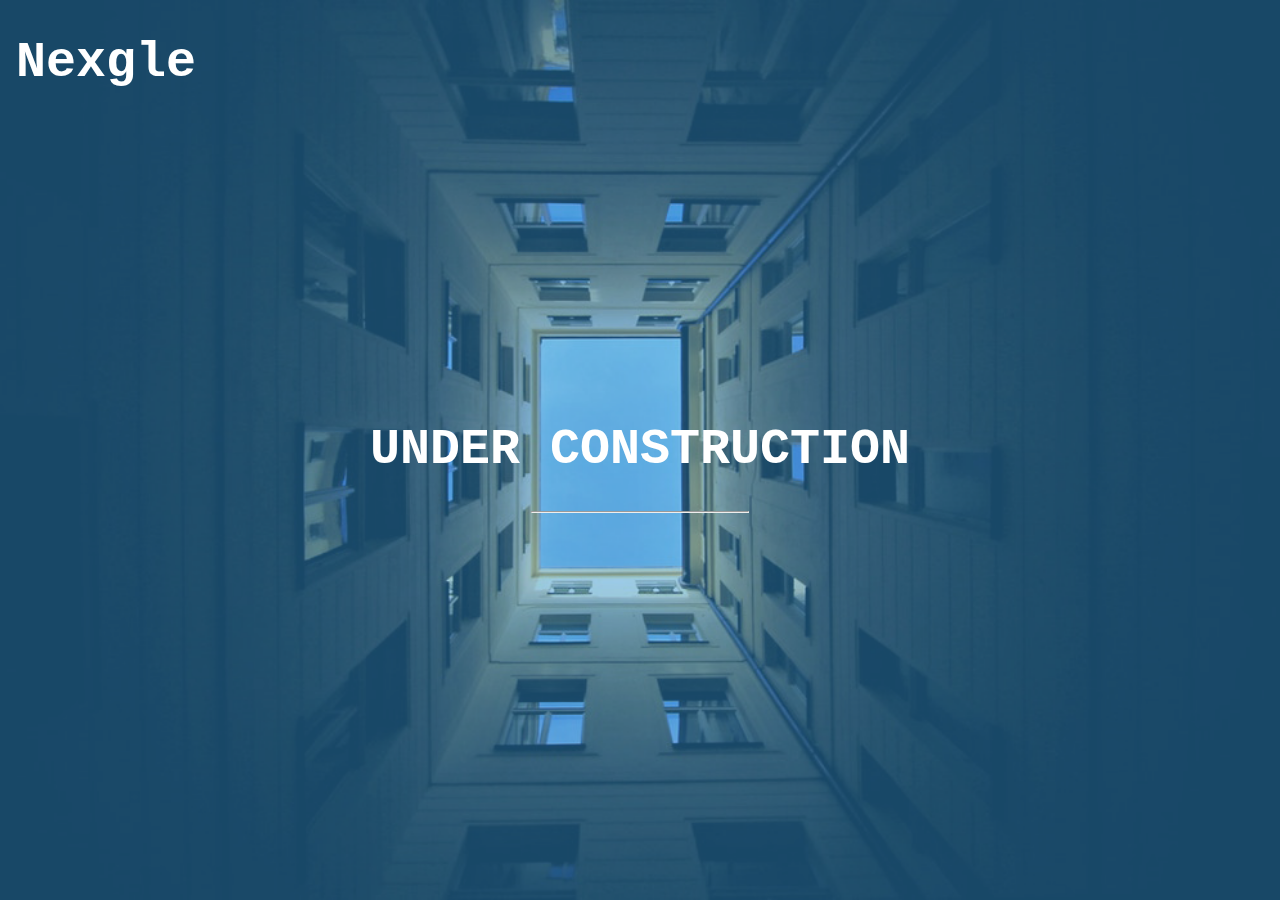
==== commit afcbc0c6: "Update index.html" ====
--- a/index.html
+++ b/index.html
@@ -46,7 +46,7 @@
 
 <div class="bgimg">
   <div class="topleft">
-    <h1>NEXGLE</h1>
+    <h1>Nexgle</h1>
   </div>
   <div class="middle">
     <h1>UNDER CONSTRUCTION</h1>
